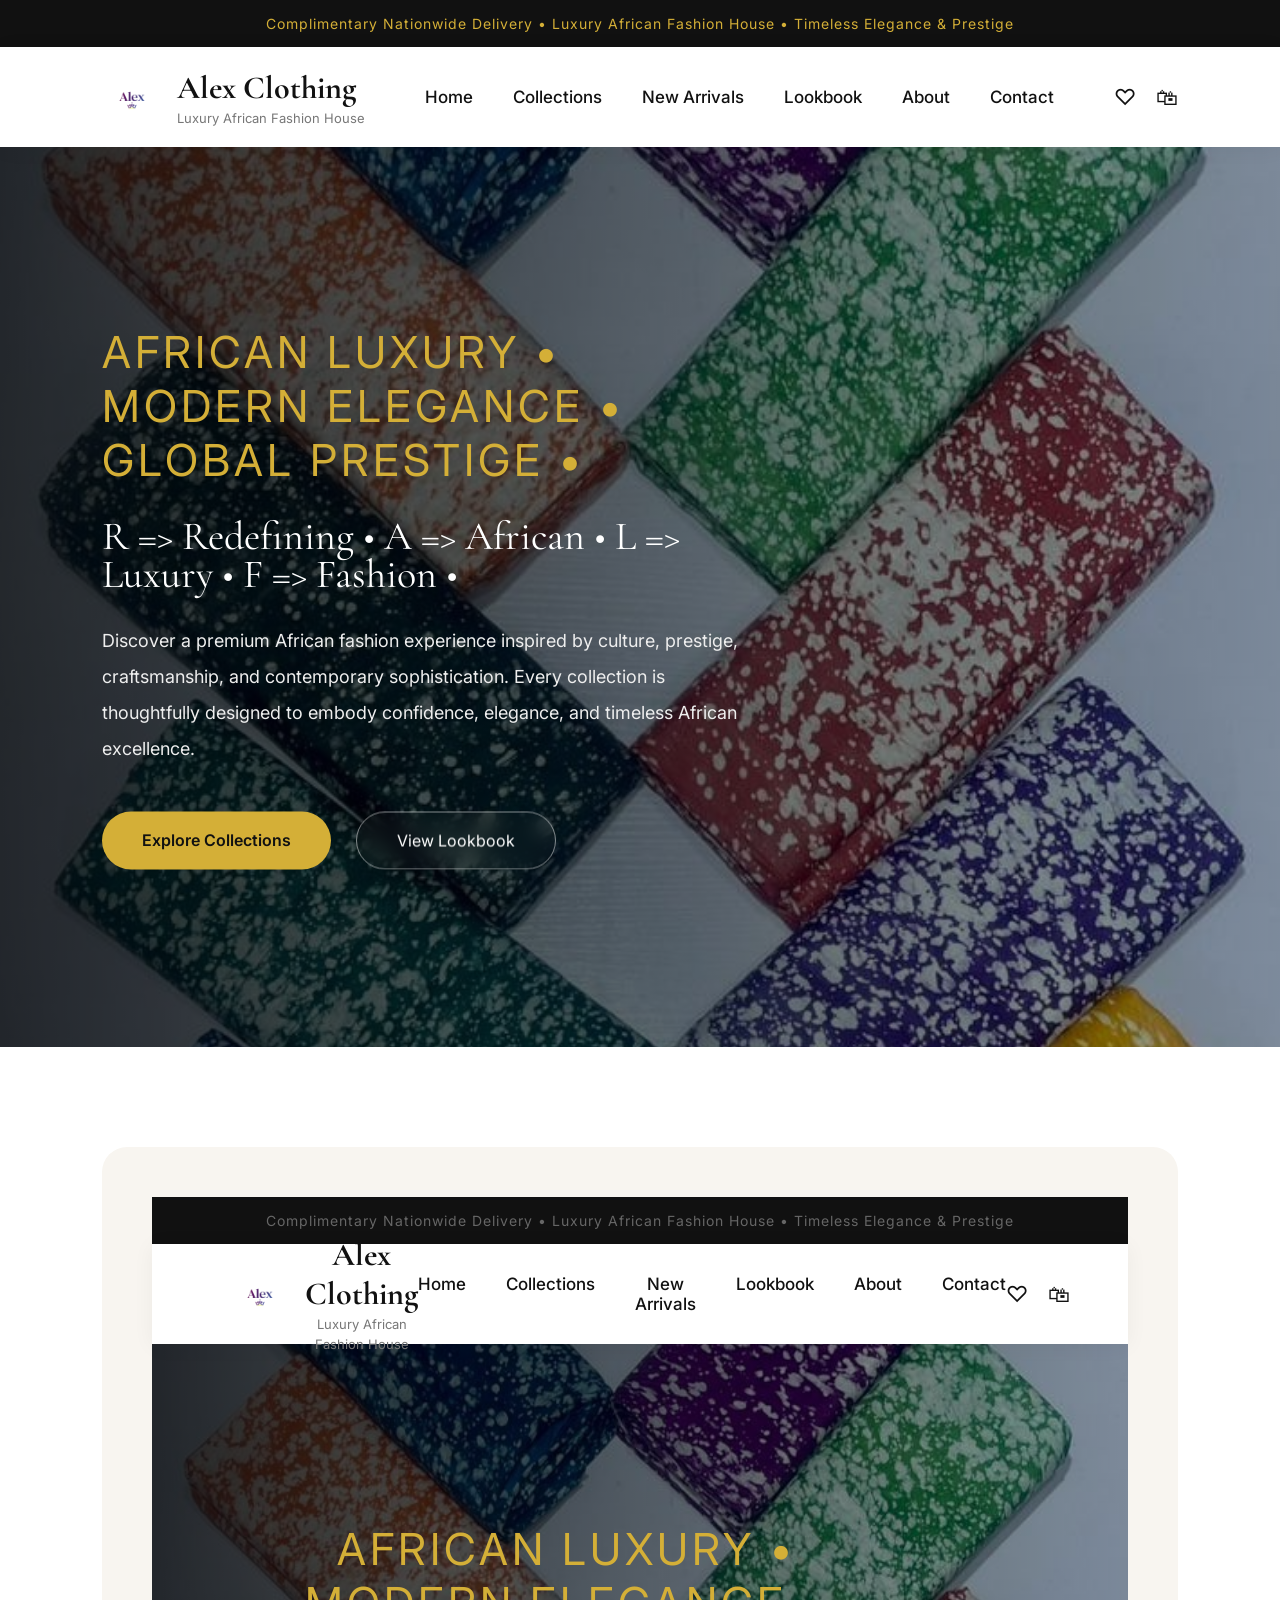
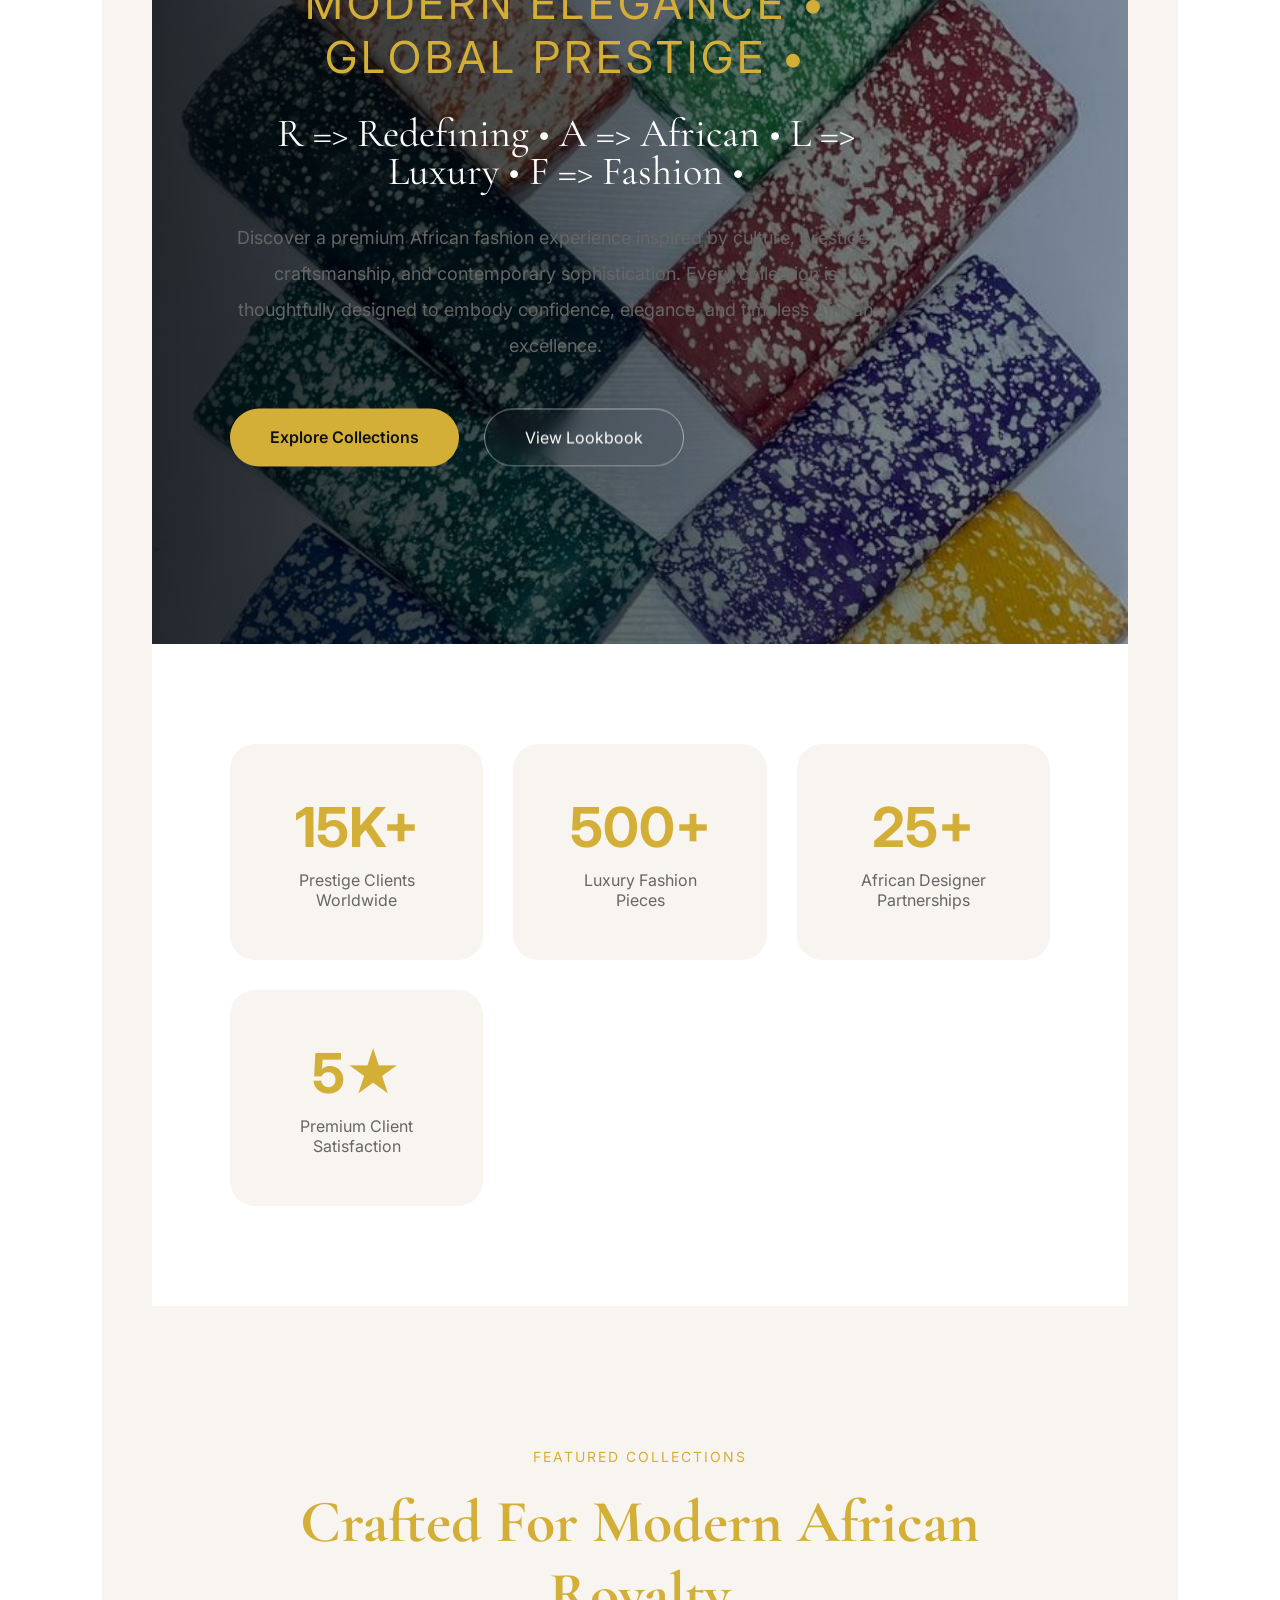
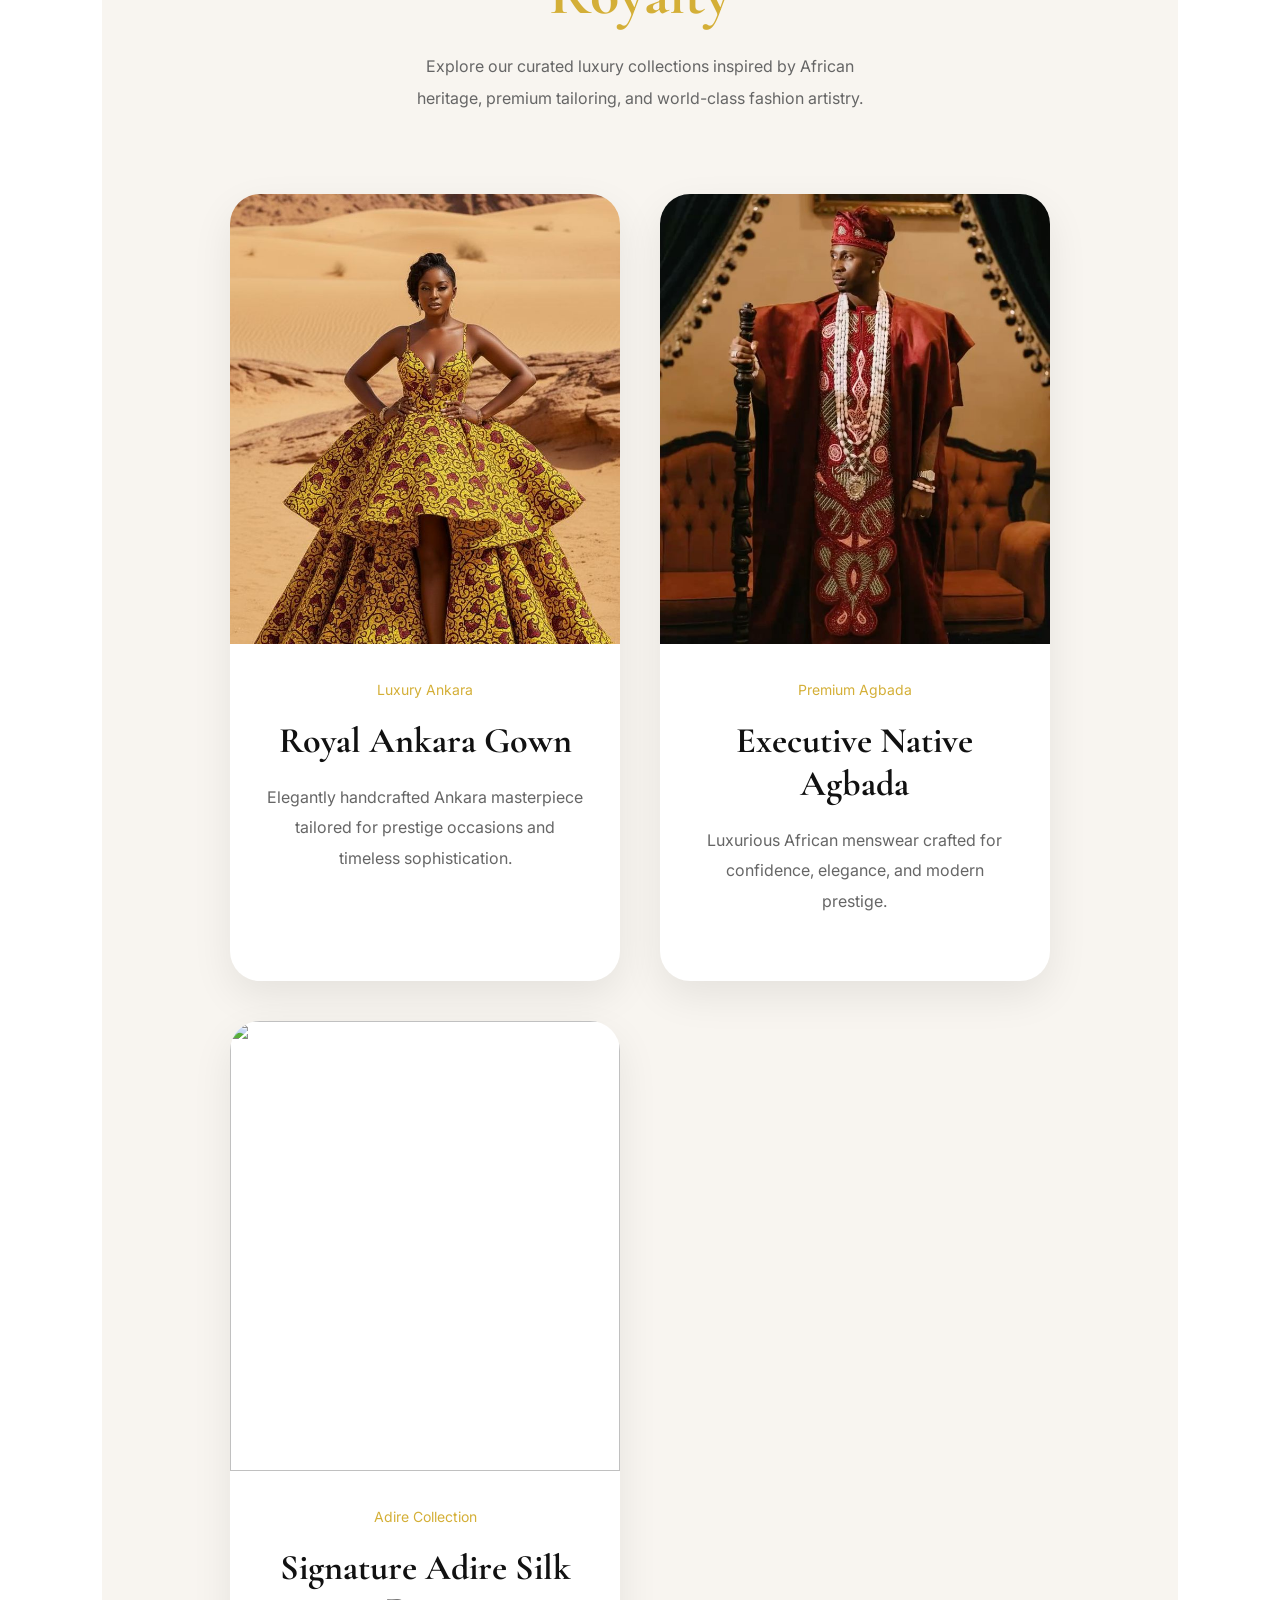
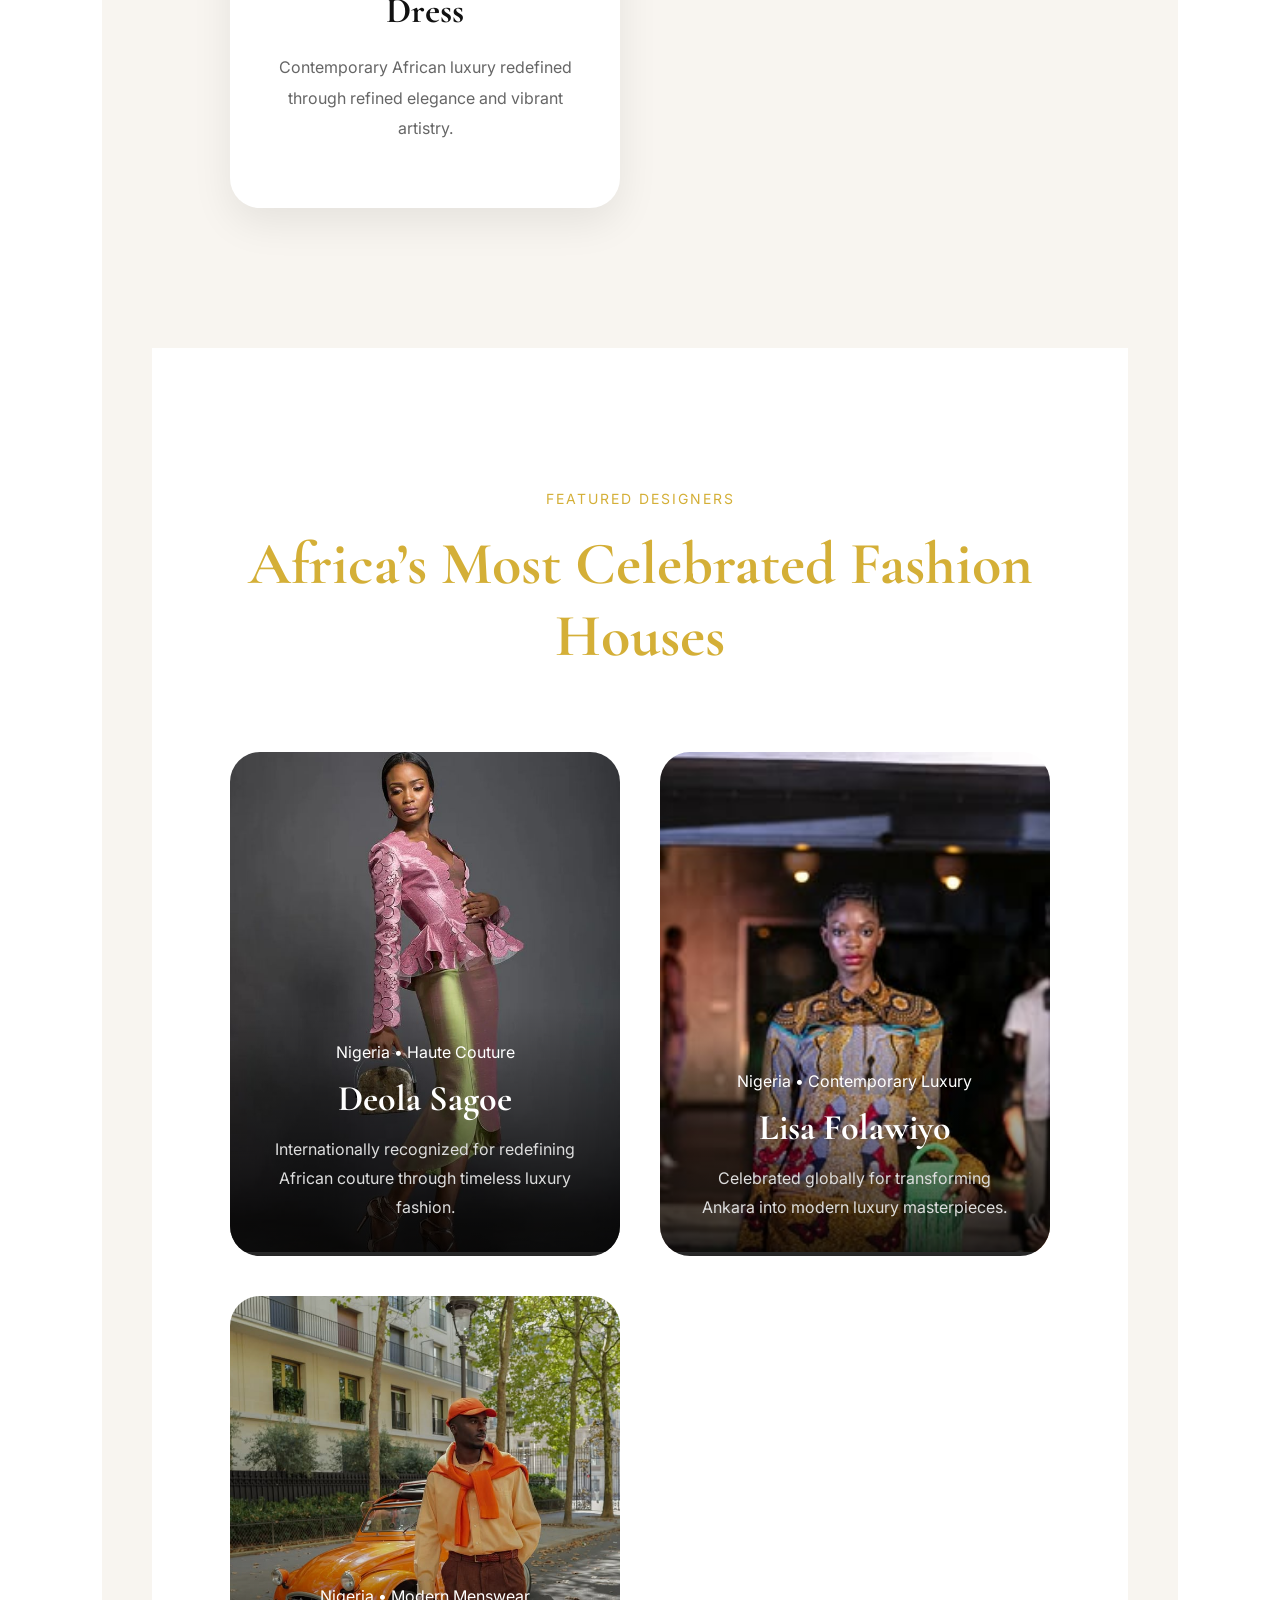
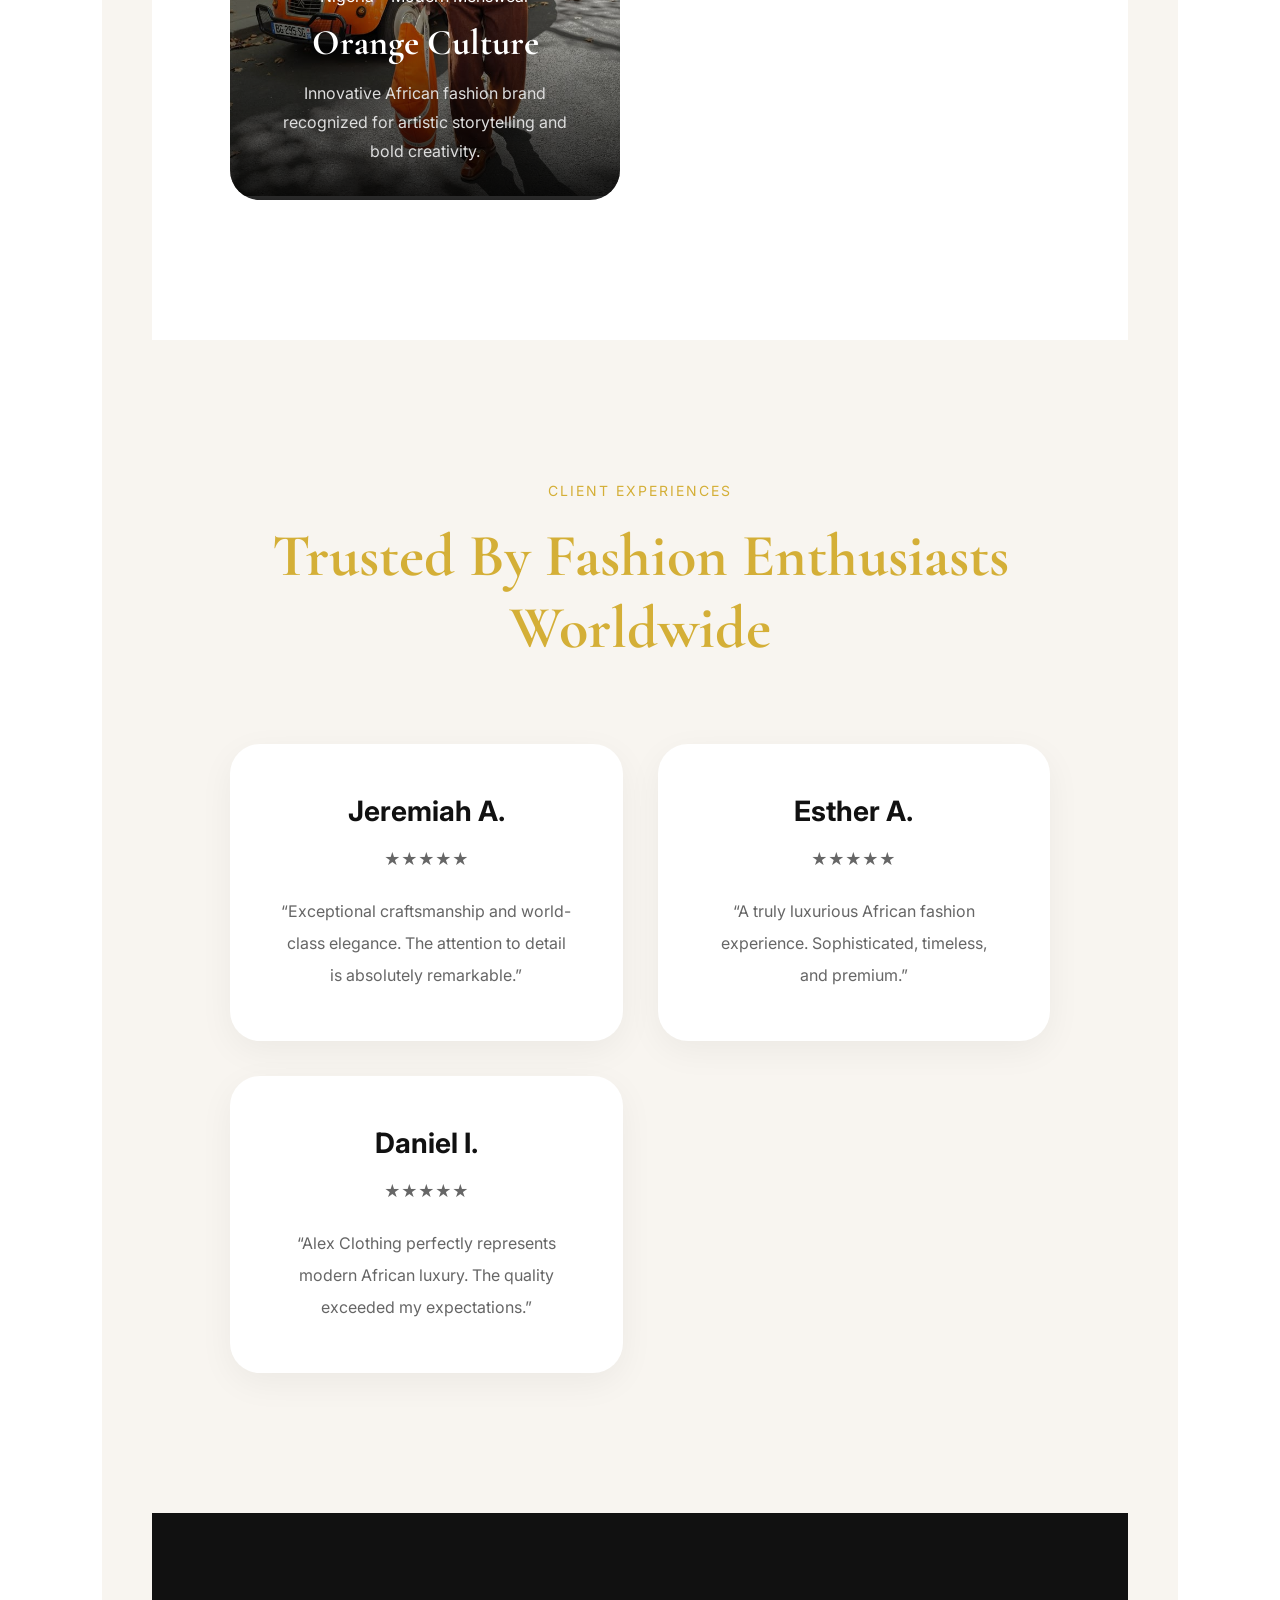
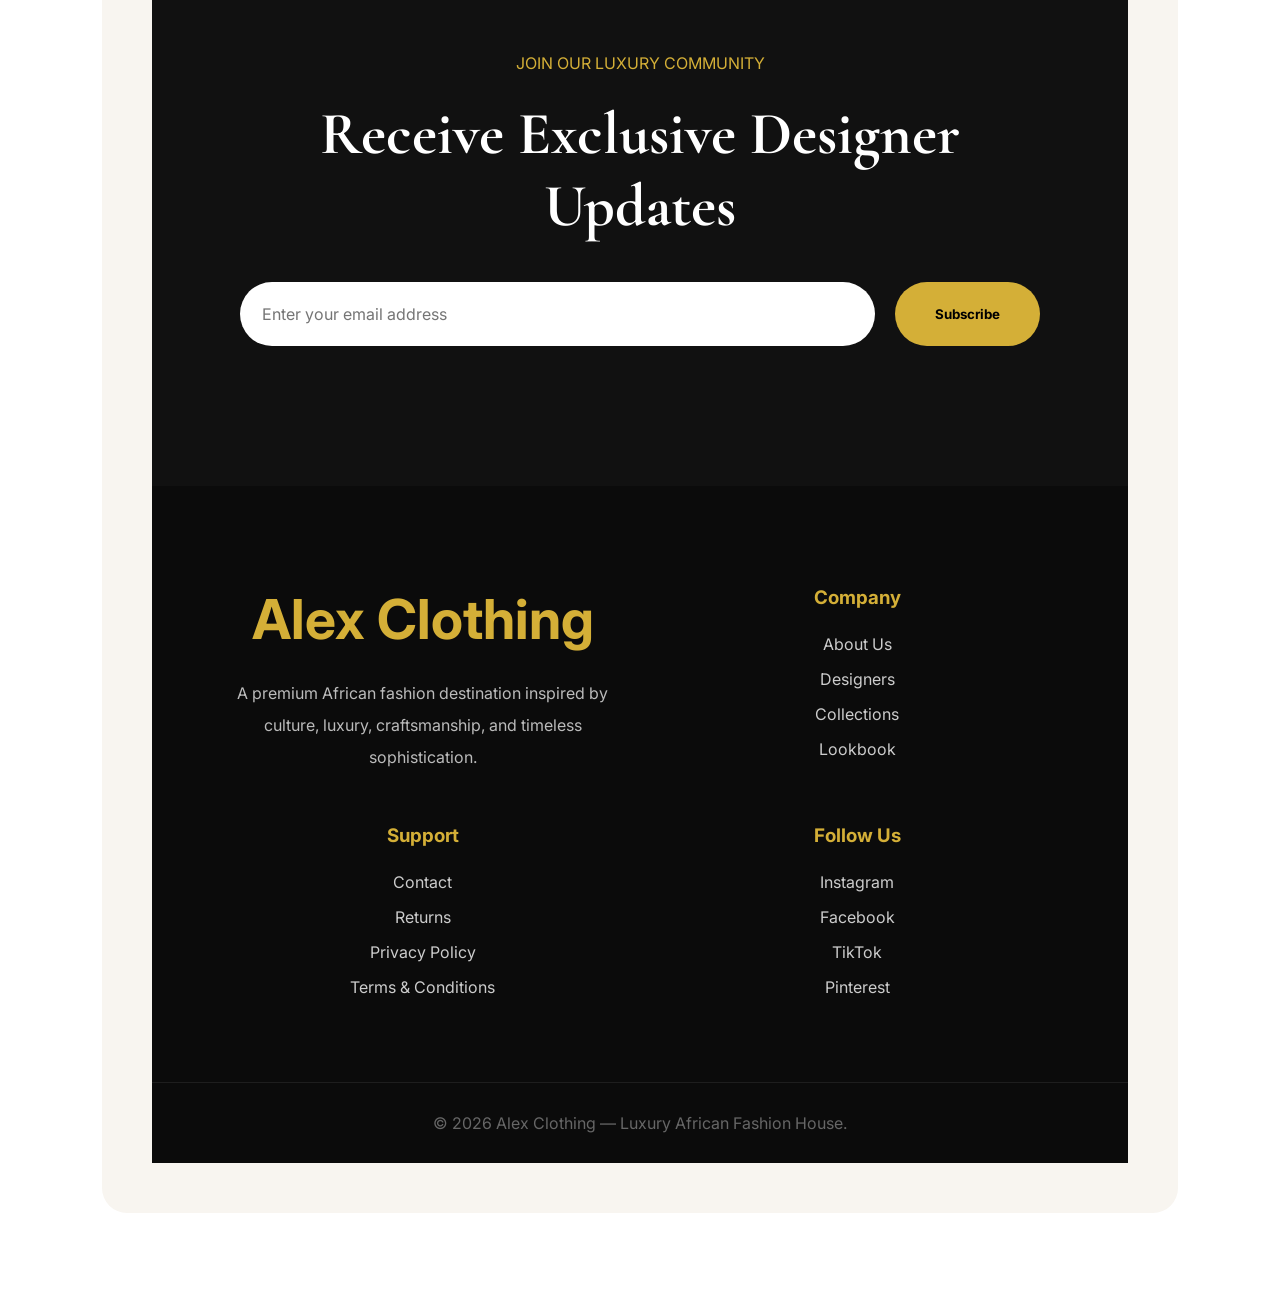
==== index.html @ 50018dca "Update index.html" ====
<!DOCTYPE html>
<html lang="en">
<head>
    <meta charset="UTF-8">
    <meta name="viewport" content="width=device-width, initial-scale=1.0">
    <title>Alex Clothing | Luxury African Fashion House</title>
    <link rel="stylesheet" href="index.css">

</head>

<body>


    <!-- ========================= -->
    <!-- TOP LUXURY BAR -->
    <!-- ========================= -->

    <section class="top-bar">
 
        <p>
            Complimentary Nationwide Delivery • Luxury African Fashion House • Timeless Elegance & Prestige
        </p>

    </section>



    <!-- ========================= -->
    <!-- NAVBAR -->
    <!-- ========================= -->

    <header class="header">

        <div class="logo">

            <img src="picture/screen.png" alt="Alex Clothing Logo">

            <div>

                <h1>Alex Clothing</h1>

                <span>Luxury African Fashion House</span>

            </div>

        </div>


        <nav class="navbar">

            <a href="index.html">Home</a>

            <a href="collections.html">Collections</a>

            <a href="arrivals.html">New Arrivals</a>

            <a href="lookbook.html">Lookbook</a>

            <a href="about.html">About</a>

            <a href="contact.html">Contact</a>

        </nav>


        <div class="nav-icons">

            <a href="wishlist.html">♡</a>

            <a href="cart.html">🛍</a>

        </div>

    </header>



    <!-- ========================= -->
    <!-- CINEMATIC HERO -->
    <!-- ========================= -->

    <section class="hero">

        <!-- IMAGE SLIDER -->

        <div class="hero-slider">

            <div class="slide active">
                <img src="picture/material1.jpg" alt="">
            </div>

            <div class="slide">
                <img src="picture/material2.jpg" alt="">
            </div>

            <div class="slide">
                <img src="picture/material3.jpg" alt="">
            </div>

        </div>

        

        <!-- OVERLAY -->

        <div class="overlay"></div>


        <!-- HERO CONTENT -->

        <div class="hero-content">

            <span class="hero-small-text">
                AFRICAN LUXURY • MODERN ELEGANCE • GLOBAL PRESTIGE •
            </span>

            <h3>
                R =>  Redefining  •
                A => African •
                L => Luxury •
                F => Fashion •
            </h3>

            <p>
                Discover a premium African fashion experience inspired by
                culture, prestige, craftsmanship, and contemporary sophistication.

                Every collection is thoughtfully designed to embody confidence,
                elegance, and timeless African excellence.
            </p>


            <div class="hero-buttons">

                <a href="collections.html" class="primary-btn">
                    Explore Collections
                </a>

                <a href="lookbook.html" class="secondary-btn">
                    View Lookbook
                </a>

            </div>

        </div>

    </section>



    <!-- ========================= -->
    <!-- LUXURY STATS -->
    <!-- ========================= -->

    <section class="stats-section">

        <div class="stat-box">



    <title>Alex Clothing | Luxury African Fashion House</title>

    <!-- GOOGLE FONTS -->

    <link rel="preconnect" href="https://fonts.googleapis.com">

    <link rel="preconnect" href="https://fonts.gstatic.com" crossorigin>

    <link href="https://fonts.googleapis.com/css2?family=Cormorant+Garamond:wght@400;500;600;700&family=Inter:wght@300;400;500;600;700&display=swap" rel="stylesheet">


</head>

<body>


    <!-- ========================= -->
    <!-- TOP LUXURY BAR -->
    <!-- ========================= -->

    <section class="top-bar">
 
        <p>
            Complimentary Nationwide Delivery • Luxury African Fashion House • Timeless Elegance & Prestige
        </p>

    </section>



    <!-- ========================= -->
    <!-- NAVBAR -->
    <!-- ========================= -->

    <header class="header">

        <div class="logo">

            <img src="picture/screen.png" alt="Alex Clothing Logo">

            <div>

                <h1>Alex Clothing</h1>

                <span>Luxury African Fashion House</span>

            </div>

        </div>


        <nav class="navbar">

            <a href="project.html">Home</a>

            <a href="collections.html">Collections</a>

            <a href="arrivals.html">New Arrivals</a>

            <a href="lookbook.html">Lookbook</a>

            <a href="about.html">About</a>

            <a href="contact.html">Contact</a>

        </nav>


        <div class="nav-icons">

            <a href="wishlist.html">♡</a>

            <a href="cart.html">🛍</a>

        </div>

    </header>



    <!-- ========================= -->
    <!-- CINEMATIC HERO -->
    <!-- ========================= -->

    <section class="hero">

        <!-- IMAGE SLIDER -->

        <div class="hero-slider">

            <div class="slide active">
                <img src="picture/material1.jpg" alt="">
            </div>

            <div class="slide">
                <img src="picture/material2.jpg" alt="">
            </div>

            <div class="slide">
                <img src="picture/material3.jpg" alt="">
            </div>

        </div>

        

        <!-- OVERLAY -->

        <div class="overlay"></div>


        <!-- HERO CONTENT -->

        <div class="hero-content">

            <span class="hero-small-text">
                AFRICAN LUXURY • MODERN ELEGANCE • GLOBAL PRESTIGE •
            </span>

            <h3>
                R =>  Redefining  •
                A => African •
                L => Luxury •
                F => Fashion •
            </h3>

            <p>
                Discover a premium African fashion experience inspired by
                culture, prestige, craftsmanship, and contemporary sophistication.

                Every collection is thoughtfully designed to embody confidence,
                elegance, and timeless African excellence.
            </p>


            <div class="hero-buttons">

                <a href="collections.html" class="primary-btn">
                    Explore Collections
                </a>

                <a href="lookbook.html" class="secondary-btn">
                    View Lookbook
                </a>

            </div>

        </div>

    </section>



    <!-- ========================= -->
    <!-- LUXURY STATS -->
    <!-- ========================= -->

    <section class="stats-section">

        <div class="stat-box">

            <h2>15K+</h2>

            <p>Prestige Clients Worldwide</p>

        </div>


        <div class="stat-box">

            <h2>500+</h2>

            <p>Luxury Fashion Pieces</p>

        </div>


        <div class="stat-box">

            <h2>25+</h2>

            <p>African Designer Partnerships</p>

        </div>


        <div class="stat-box">

            <h2>5★</h2>

            <p>Premium Client Satisfaction</p>

        </div>

    </section>



    <!-- ========================= -->
    <!-- FEATURED COLLECTION -->
    <!-- ========================= -->

    <section class="collections-section">

        <div class="section-title">

            <span>FEATURED COLLECTIONS</span>

            <h2>
                Crafted For Modern African Royalty
            </h2>

            <p>
                Explore our curated luxury collections inspired by
                African heritage, premium tailoring, and world-class fashion artistry.
            </p>

        </div>



        <div class="products-grid">


            <!-- PRODUCT -->

            <div class="product-card">

                <div class="product-image">

                    <img src="picture/gown.jpg" alt="">

                </div>

                <div class="product-content">

                    <span>Luxury Ankara</span>

                    <h3>Royal Ankara Gown</h3>

                    <p>
                        Elegantly handcrafted Ankara masterpiece
                        tailored for prestige occasions and timeless sophistication.
                    </p>

                    <div class="product-bottom">

                        <a href="product1.html">
                        
                        </a>

                    </div>

                </div>

            </div>



            <!-- PRODUCT -->

            <div class="product-card">

                <div class="product-image">

                    <img src="picture/agbada.jpg" alt="">

                </div>

                <div class="product-content">

                    <span>Premium Agbada</span>

                    <h3>Executive Native Agbada</h3>

                    <p>
                        Luxurious African menswear crafted
                        for confidence, elegance, and modern prestige.
                    </p>

                    <div class="product-bottom">


            
                    </div>

                </div>

            </div>



            <!-- PRODUCT -->

            <div class="product-card">

                <div class="product-image">

                    <img src="picture/adire  silk.jpg" alt="">

                </div>

                <div class="product-content">

                    <span>Adire Collection</span>

                    <h3>Signature Adire Silk Dress</h3>

                    <p>
                        Contemporary African luxury redefined
                        through refined elegance and vibrant artistry.
                    </p>

                    <div class="product-bottom">
                    </div>

                </div>

            </div>

        </div>

    </section>



    <!-- ========================= -->
    <!-- DESIGNER SECTION -->
    <!-- ========================= -->

    <section class="designer-section">

        <div class="section-title">

            <span>FEATURED DESIGNERS</span>

            <h2>
                Africa’s Most Celebrated Fashion Houses
            </h2>

        </div>


        <div class="designer-grid">


            <div class="designer-card">

                <img src="picture/If You Are a Sophisticated African Woman, You Will Most Certainly Love Deola Sagoe's Latest Collection - African Vibes.jpg" alt="">

                <div class="designer-content">

                    <span>Nigeria • Haute Couture</span>

                    <h3>Deola Sagoe</h3>

                    <p>
                        Internationally recognized for redefining
                        African couture through timeless luxury fashion.
                    </p>

                </div>

            </div>



            <div class="designer-card">

                <img src="picture/Lisa Folawiyo Studio’s “COLL 1 2023” Fashion Show___.jpg" alt="">

                <div class="designer-content">

                    <span>Nigeria • Contemporary Luxury</span>

                    <h3>Lisa Folawiyo</h3>

                    <p>
                        Celebrated globally for transforming Ankara
                        into modern luxury masterpieces.
                    </p>

                </div>

            </div>



            <div class="designer-card">

                <img src="picture/𝐸𝐶𝐿𝐴𝐼𝑅𝐷𝐸𝑀𝐴𝑈𝑋.jpg" alt="">

                <div class="designer-content">

                    <span>Nigeria • Modern Menswear</span>

                    <h3>Orange Culture</h3>

                    <p>
                        Innovative African fashion brand recognized
                        for artistic storytelling and bold creativity.
                    </p>

                </div>

            </div>

        </div>

    </section>



    <!-- ========================= -->
    <!-- TESTIMONIALS -->
    <!-- ========================= -->

    <section class="testimonial-section">

        <div class="section-title">

            <span>CLIENT EXPERIENCES</span>

            <h2>
                Trusted By Fashion Enthusiasts Worldwide
            </h2>

        </div>


        <div class="testimonial-grid">


            <div class="testimonial-card">

                <h3>Jeremiah A.</h3>

                <p class="stars">★★★★★</p>

                <p>
                    “Exceptional craftsmanship and world-class elegance.
                    The attention to detail is absolutely remarkable.”
                </p>

            </div>



            <div class="testimonial-card">

                <h3>Esther A.</h3>

                <p class="stars">★★★★★</p>

                <p>
                    “A truly luxurious African fashion experience.
                    Sophisticated, timeless, and premium.”
                </p>

            </div>



            <div class="testimonial-card">

                <h3>Daniel I.</h3>

                <p class="stars">★★★★★</p>

                <p>
                    “Alex Clothing perfectly represents modern African luxury.
                    The quality exceeded my expectations.”
                </p>

            </div>

        </div>

    </section>



    <!-- ========================= -->
    <!-- NEWSLETTER -->
    <!-- ========================= -->

    <section class="newsletter">

        <div class="newsletter-content">

            <span>JOIN OUR LUXURY COMMUNITY</span>

            <h2>
                Receive Exclusive Designer Updates
            </h2>

            <form>

                <input type="email" placeholder="Enter your email address">

                <button>
                    Subscribe
                </button>

            </form>

        </div>

    </section>



    <!-- ========================= -->
    <!-- FOOTER -->
    <!-- ========================= -->

    <footer class="footer">

        <div class="footer-grid">


            <div>

                <h2>Alex Clothing</h2>

                <p>
                    A premium African fashion destination inspired by
                    culture, luxury, craftsmanship, and timeless sophistication.
                </p>

            </div>



            <div>

                <h3>Company</h3>

                <a href="about.html">About Us</a>

                <a href="designers.html">Designers</a>

                <a href="collection.html">Collections</a>

                <a href="lookbook.html">Lookbook</a>

            </div>



            <div>

                <h3>Support</h3>

                <a href="contact.html">Contact</a>

                <a href="#">Returns</a>

                <a href="#">Privacy Policy</a>

                <a href="#">Terms & Conditions</a>

            </div>



            <div>

                <h3>Follow Us</h3>

                <a href="https://www.instagram.com/alexii01_dan">Instagram</a>

                <a href="https://web.facebook.com/daniel.ibebuike.2025">Facebook</a>

                <a href="https://www.tiktok.com/@joegalvinsclothing/video/7626386239196794132?is_from_webapp=1&sender_device=pc">TikTok</a>

                <a href="https://www.pinterest.com/">Pinterest</a>

            </div>

        </div>
 

        <div class="footer-bottom">

            <p>
                © 2026 Alex Clothing — Luxury African Fashion House.
            </p>

        </div>

    </footer>



    <!-- ========================= -->
    <!-- HERO SLIDER SCRIPT -->
    <!-- ========================= -->

    <script>

        const slides = document.querySelectorAll('.slide');

        let currentSlide = 0;

        function changeSlide() {

            slides[currentSlide].classList.remove('active');

            currentSlide = (currentSlide + 1) % slides.length;

            slides[currentSlide].classList.add('active');

        }

        setInterval(changeSlide, 5000);

        

    </script>


</body>

</html>
---- index.css ----
@import url('https://fonts.googleapis.com/css2?family=Cormorant+Garamond:wght@400;500;600;700&family=Inter:wght@300;400;500;600;700&display=swap');

*{
    margin:0;
    padding:0;
    box-sizing:border-box;
    text-decoration:none;
    font-family:'Inter',sans-serif;
}

body{
    background:#f8f5f0;
    overflow-x:hidden;
    color:#111;
}

/* ========================= */
/* TOP BAR */
/* ========================= */

.top-bar{
    background:#111;
    color:#d4af37;
    text-align:center;
    padding:15px;
    font-size:14px;
    letter-spacing:1px;
}

/* ========================= */
/* HEADER */
/* ========================= */

.header{
    width:100%;
    height:100px;
    padding:0 8%;
    display:flex;
    justify-content:space-between;
    align-items:center;
    background:white;
    position:sticky;
    top:0;
    z-index:1000;
    box-shadow:0 2px 20px rgba(0,0,0,0.05);
}

.logo{
    display:flex;
    align-items:center;
    gap:15px;
}

.logo img{
    width:60px;
}

.logo h1{
    font-size:32px;
    font-family:'Cormorant Garamond',serif;
}

.logo span{
    color:#777;
    font-size:13px;
}

.navbar{
    display:flex;
    gap:40px;
}

.navbar a{
    color:#111;
    font-size:17px;
    font-weight:500;
    transition:0.3s;
    text-decoration:none;
}

.navbar a:hover{
    color:#d4af37;
}

.nav-icons{
    display:flex;
    gap:20px;
}

.nav-icons a{
    color:#111;
    font-size:22px;
}

/* ========================= */
/* HERO */
/* ========================= */

.hero{
    width:100%;
    height:100vh;
    position:relative;
    overflow:hidden;
}

.hero-slider{
    width:100%;
    height:100%;
    position:absolute;
}

.slide{
    width:100%;
    height:100%;
    position:absolute;
    opacity:0;
    transition:opacity 2s ease-in-out;
}

.slide.active{
    opacity:1;
}

.slide img{
    width:100%;
    height:100%;
    object-fit:cover;
    animation:zoom 12s linear infinite;
}

.overlay{
    width:100%;
    height:100%;
    position:absolute;
    background:
    linear-gradient(to right,
    rgba(0,0,0,0.82),
    rgba(0,0,0,0.35));
    z-index:2;
}

.hero-content{
    width:750px;
    position:relative;
    z-index:5;
    top:50%;
    transform:translateY(-50%);
    padding-left:8%;
    color:white;
}

.hero-small-text{
    color:#d4af37;
    letter-spacing:4px;
    font-size:44px;

}


.hero-content h1{
    font-size:110px;
    line-height:0.95;
    margin:30px 0;
    font-family:'Cormorant Garamond',serif;
    font-weight:700;
}
.hero-content h3{
    font-size:40px;
    line-height:0.95;
    margin:30px 0;
    font-family:'Cormorant Garamond',serif;
    font-weight:400;
}

.hero-content p{
    width:650px;
    line-height:2;
    color:#eee;
    font-size:18px;
    margin-bottom:45px;
}

.hero-buttons{
    display:flex;
    gap:25px;
}

.primary-btn{
    background:#d4af37;
    color:#111;
    padding:18px 40px;
    border-radius:50px;
    font-weight:600;
    transition:0.4s;
}

.primary-btn:hover{
    background:white;
    transform:translateY(-5px);
}

.secondary-btn{
    border:1px solid rgba(255,255,255,0.5);
    color:white;
    padding:18px 40px;
    border-radius:50px;
    backdrop-filter:blur(10px);
}

/* ========================= */
/* STATS */
/* ========================= */

.stats-section{
    padding:100px 8%;
    display:grid;
    grid-template-columns:repeat(auto-fit,minmax(250px,1fr));
    gap:30px;
    background:white;
}

.stat-box{
    background:#f8f5f0;
    padding:50px;
    text-align:center;
    border-radius:25px;
}

.stat-box h2{
    font-size:55px;
    color:#d4af37;
    margin-bottom:10px;
}

.stat-box p{
    color:#666;
}

/* ========================= */
/* GENERAL SECTION TITLE */
/* ========================= */

.section-title{
    text-align:center;
    margin-bottom:80px;
}

.section-title span{
    color:#d4af37;
    letter-spacing:2px;
    font-size:14px;
}

.section-title h2{
    font-size:60px;
    font-family:'Cormorant Garamond',serif;
    margin:20px 0;
}

.section-title p{
    width:60%;
    margin:auto;
    line-height:2;
    color:#666;
}

/* ========================= */
/* COLLECTIONS */
/* ========================= */

.collections-section{
    padding:140px 8%;
}

.products-grid{
    display:grid;
    grid-template-columns:repeat(auto-fit,minmax(350px,1fr));
    gap:40px;
}

.product-card{
    background:white;
    border-radius:30px;
    overflow:hidden;
    box-shadow:0 15px 40px rgba(0,0,0,0.08);
    transition:0.4s;
}

.product-card:hover{
    transform:translateY(-15px);
}

.product-image{
    height:450px;
    overflow:hidden;
}

.product-image img{
    width:100%;
    height:100%;
    object-fit:cover;
    transition:0.5s;
}

.product-card:hover img{
    transform:scale(1.08);
}

.product-content{
    padding:35px;
}

.product-content span{
    color:#d4af37;
    font-size:14px;
}

.product-content h3{
    font-size:36px;
    margin:20px 0;
    font-family:'Cormorant Garamond',serif;
}

.product-content p{
    color:#666;
    line-height:1.9;
    margin-bottom:30px;
}


/* ========================= */
/* DESIGNERS */
/* ========================= */

.designer-section{
    padding:140px 8%;
    background:white;
}

.designer-grid{
    display:grid;
    grid-template-columns:repeat(auto-fit,minmax(350px,1fr));
    gap:40px;
}

.designer-card{
    border-radius:30px;
    overflow:hidden;
    position:relative;
}

.designer-card img{
    width:100%;
    height:500px;
    object-fit:cover;
}

.designer-content{
    position:absolute;
    bottom:0;
    width:100%;
    padding:35px;
    background:linear-gradient(to top,rgba(0,0,0,0.85),transparent);
    color:white;
}

.designer-content h3{
    font-size:36px;
    margin:15px 0;
    font-family:'Cormorant Garamond',serif;
}

.designer-content p{
    line-height:1.8;
    color:#ddd;
}

/* ========================= */
/* TESTIMONIALS */
/* ========================= */

.testimonial-section{
    padding:140px 8%;
}

.testimonial-grid{
    display:grid;
    grid-template-columns:repeat(auto-fit,minmax(320px,1fr));
    gap:35px;
}

.testimonial-card{
    background:white;
    padding:50px;
    border-radius:30px;
    box-shadow:0 10px 35px rgba(0,0,0,0.05);
}

.testimonial-card h3{
    font-size:28px;
    margin-bottom:15px;
}

.stars{
    color:#d4af37;
    margin-bottom:20px;
}

.testimonial-card p{
    color:#666;
    line-height:2;
}

/* ========================= */
/* NEWSLETTER */
/* ========================= */

.newsletter{
    padding:140px 8%;
    background:#111;
}

.newsletter-content{
    width:800px;
    margin:auto;
    text-align:center;
}

.newsletter-content span{
    color:#d4af37;
}

.newsletter-content h2{
    font-size:60px;
    color:white;
    margin:25px 0;
    font-family:'Cormorant Garamond',serif;
}

.newsletter form{
    display:flex;
    gap:20px;
    margin-top:40px;
}

.newsletter input{
    flex:1;
    padding:22px;
    border:none;
    border-radius:50px;
    font-size:16px;
}

.newsletter button{
    padding:22px 40px;
    border:none;
    background:#d4af37;
    border-radius:50px;
    font-weight:700;
}

/* ========================= */
/* FOOTER */
/* ========================= */

.footer{
    background:#0b0b0b;
    color:white;
    padding-top:100px;
}

.footer-grid{
    padding:0 8% 70px;
    display:grid;
    grid-template-columns:repeat(auto-fit,minmax(250px,1fr));
    gap:50px;
}

.footer-grid h2,
.footer-grid h3{
    color:#d4af37;
    margin-bottom:25px;
}

.footer-grid p{
    line-height:2;
    color:#bbb;
}

.footer-grid a{
    display:block;
    margin-bottom:15px;
    color:#ccc;
}

.footer-bottom{
    text-align:center;
    padding:30px;
    border-top:1px solid rgba(255,255,255,0.08);
    color:#777;
}

/* ========================= */
/* ANIMATIONS */
/* ========================= */

@keyframes zoom{

    0%{
        transform:scale(1.05);
    }

    100%{
        transform:scale(1.15);
    }

}

/* ========================= */
/* RESPONSIVE */
/* ========================= */

@media(max-width:1000px){

    .hero-content{
        width:100%;
        padding:0 7%;
    }

    .hero-content h1{
        font-size:65px;
    }

    .hero-content p{
        width:100%;
        font-size:16px;
    }

    .hero-buttons{
        flex-direction:column;
        width:250px;
    }

    .section-title h2{
        font-size:42px;
    }

    .section-title p{
        width:100%;
    }

    .newsletter-content{
        width:100%;
    }

    .newsletter form{
        flex-direction:column;
    }

    .navbar{
        display:none;
    }

}
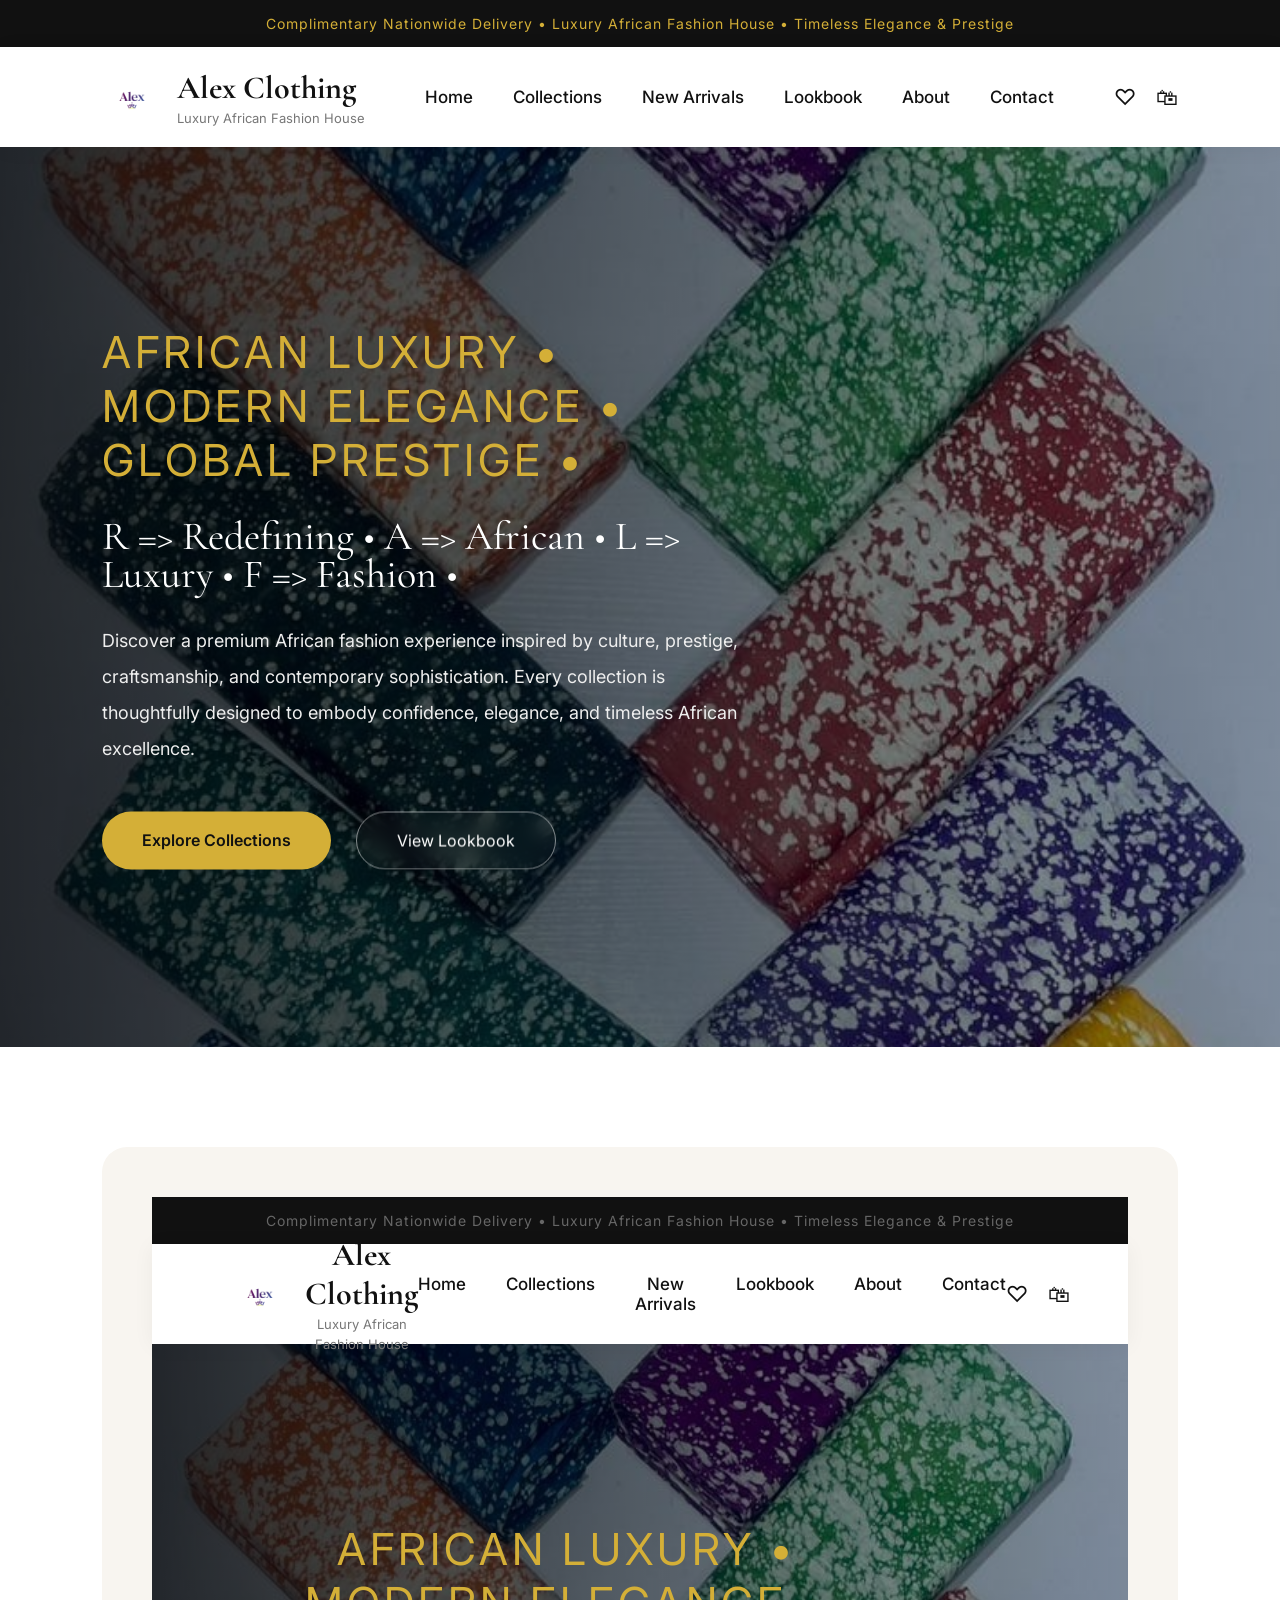
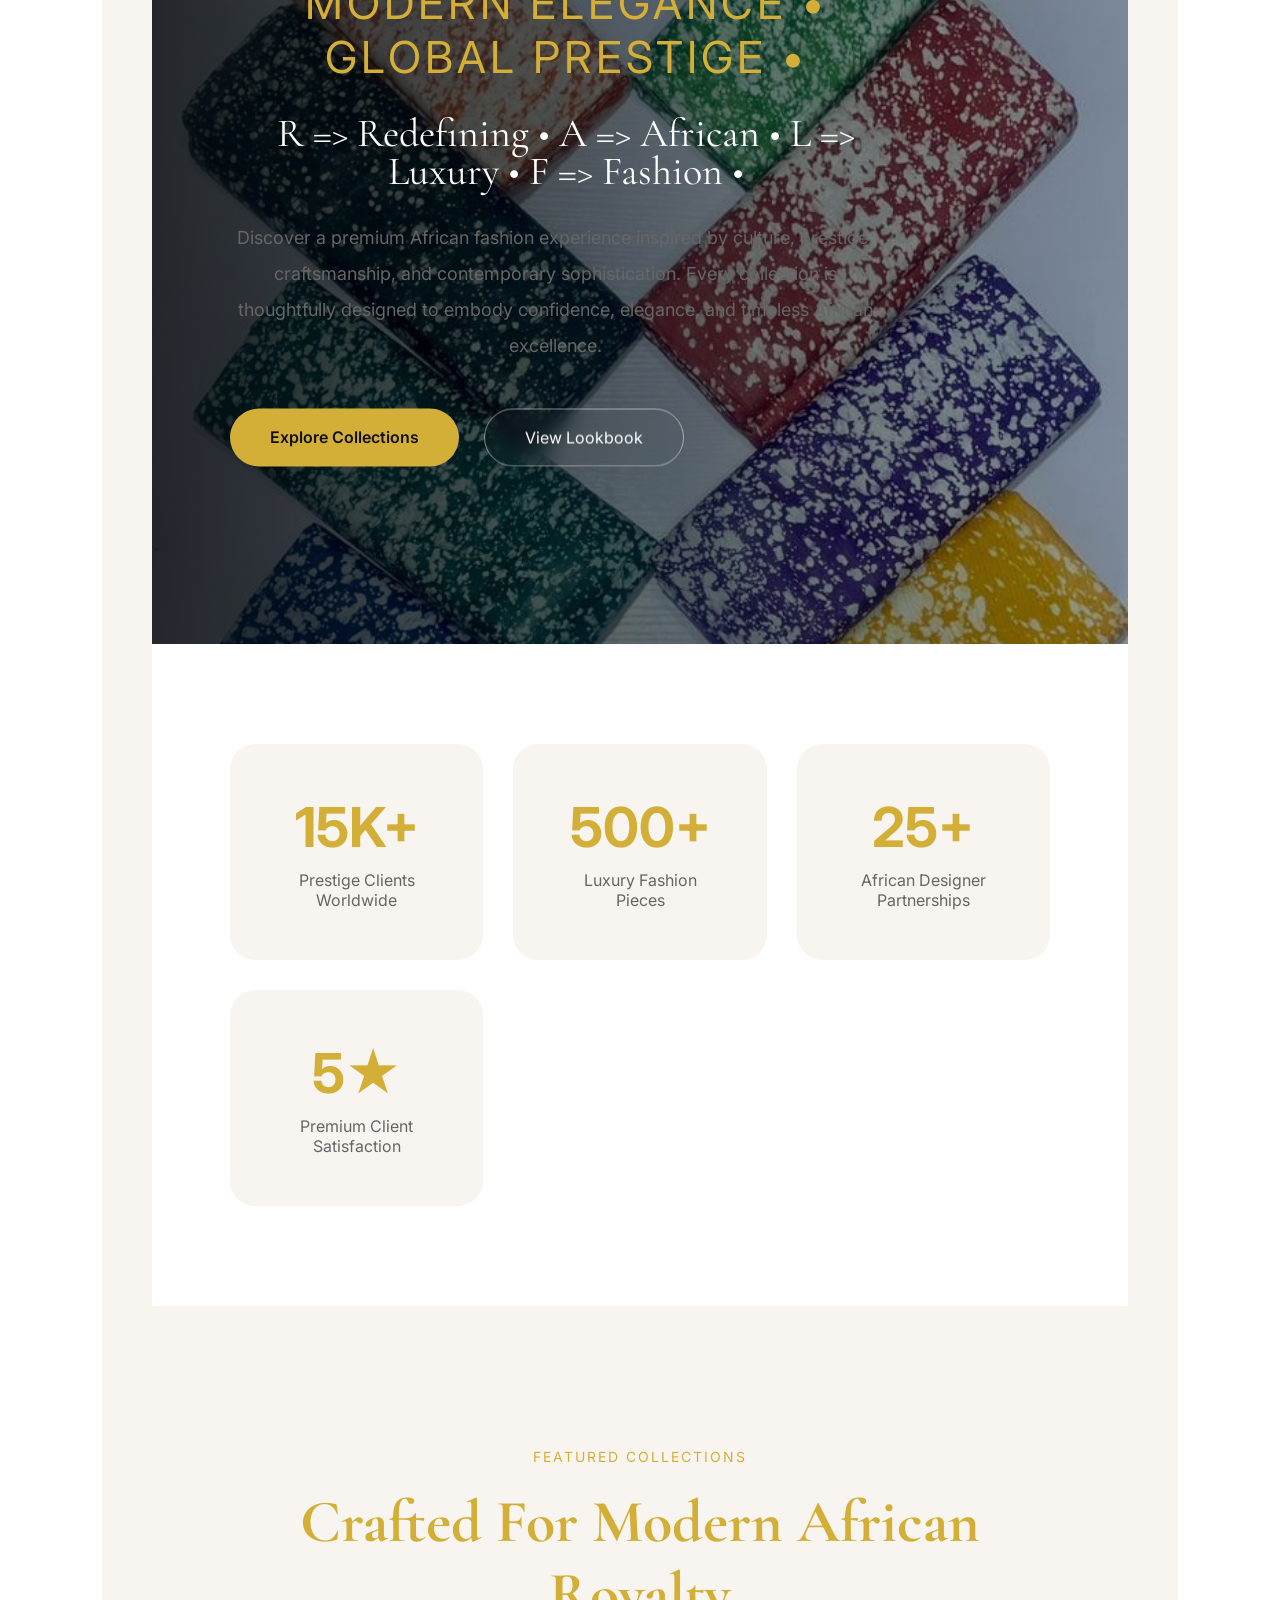
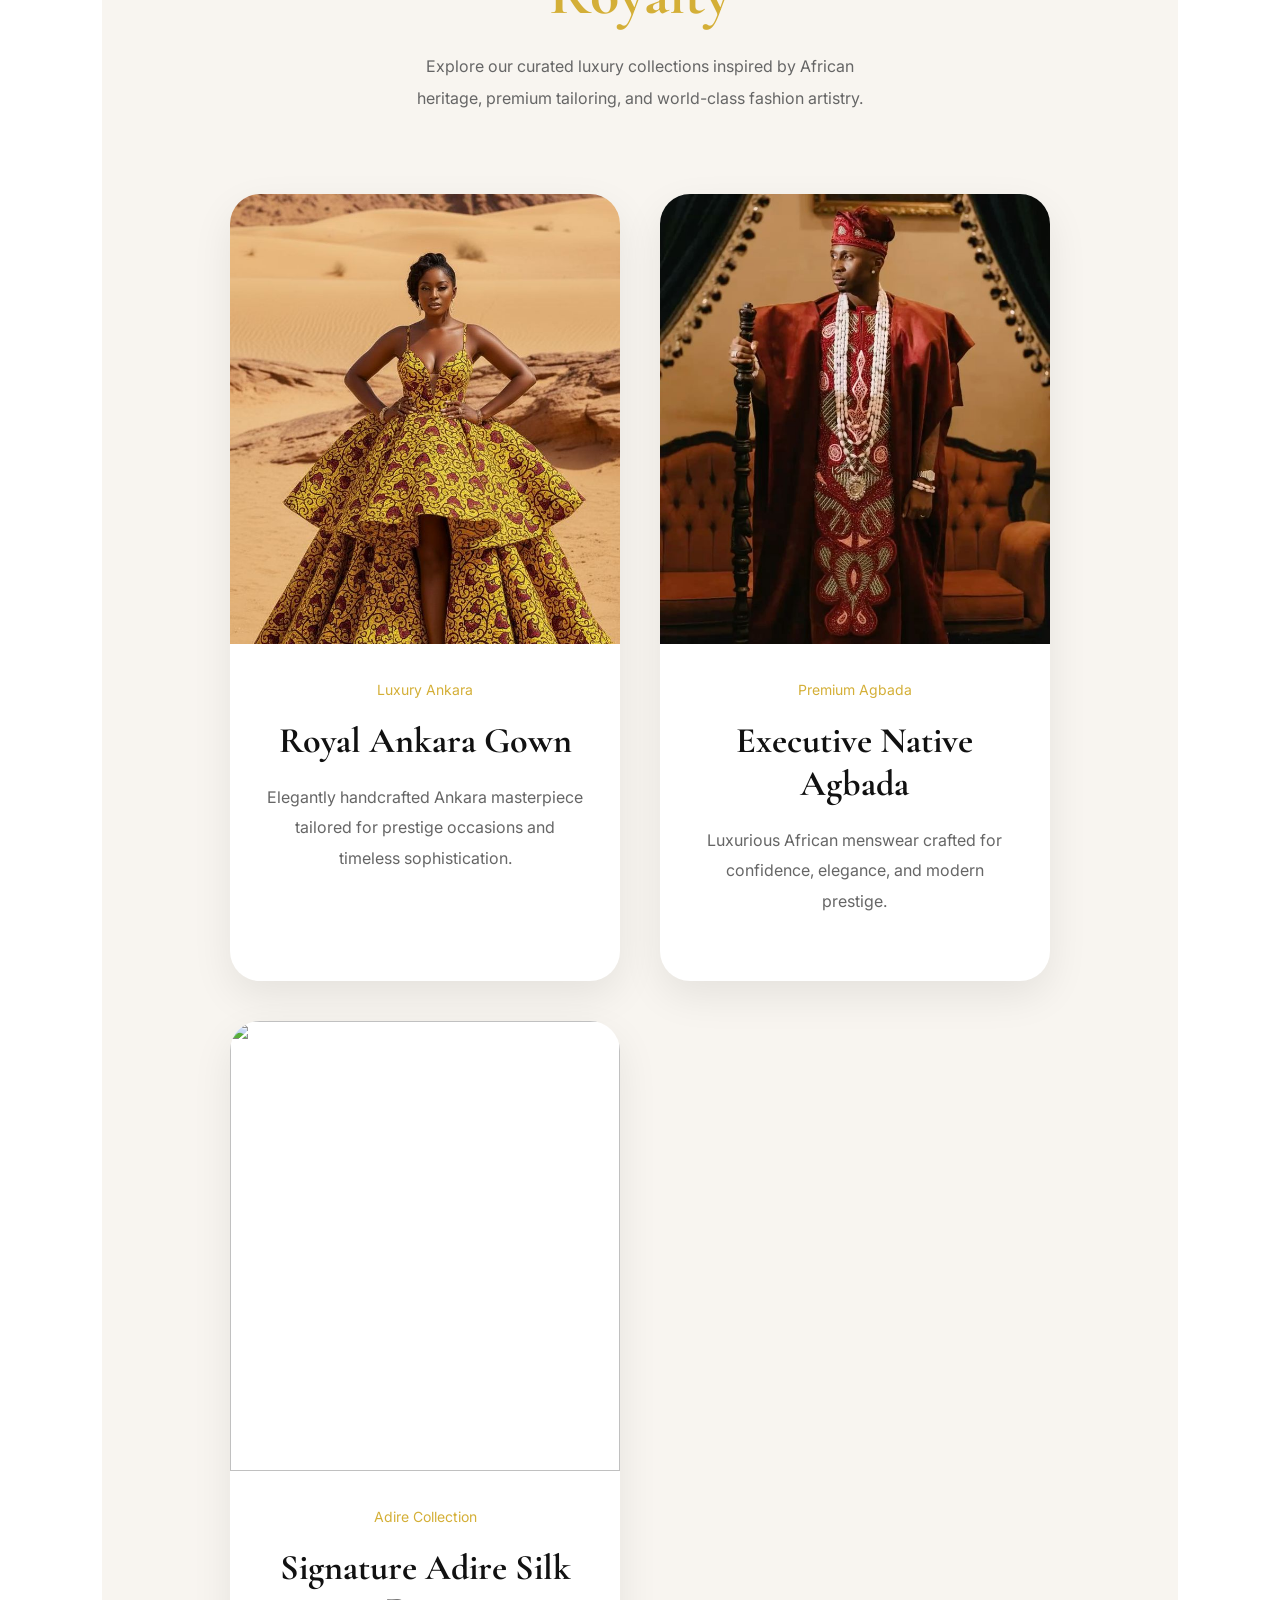
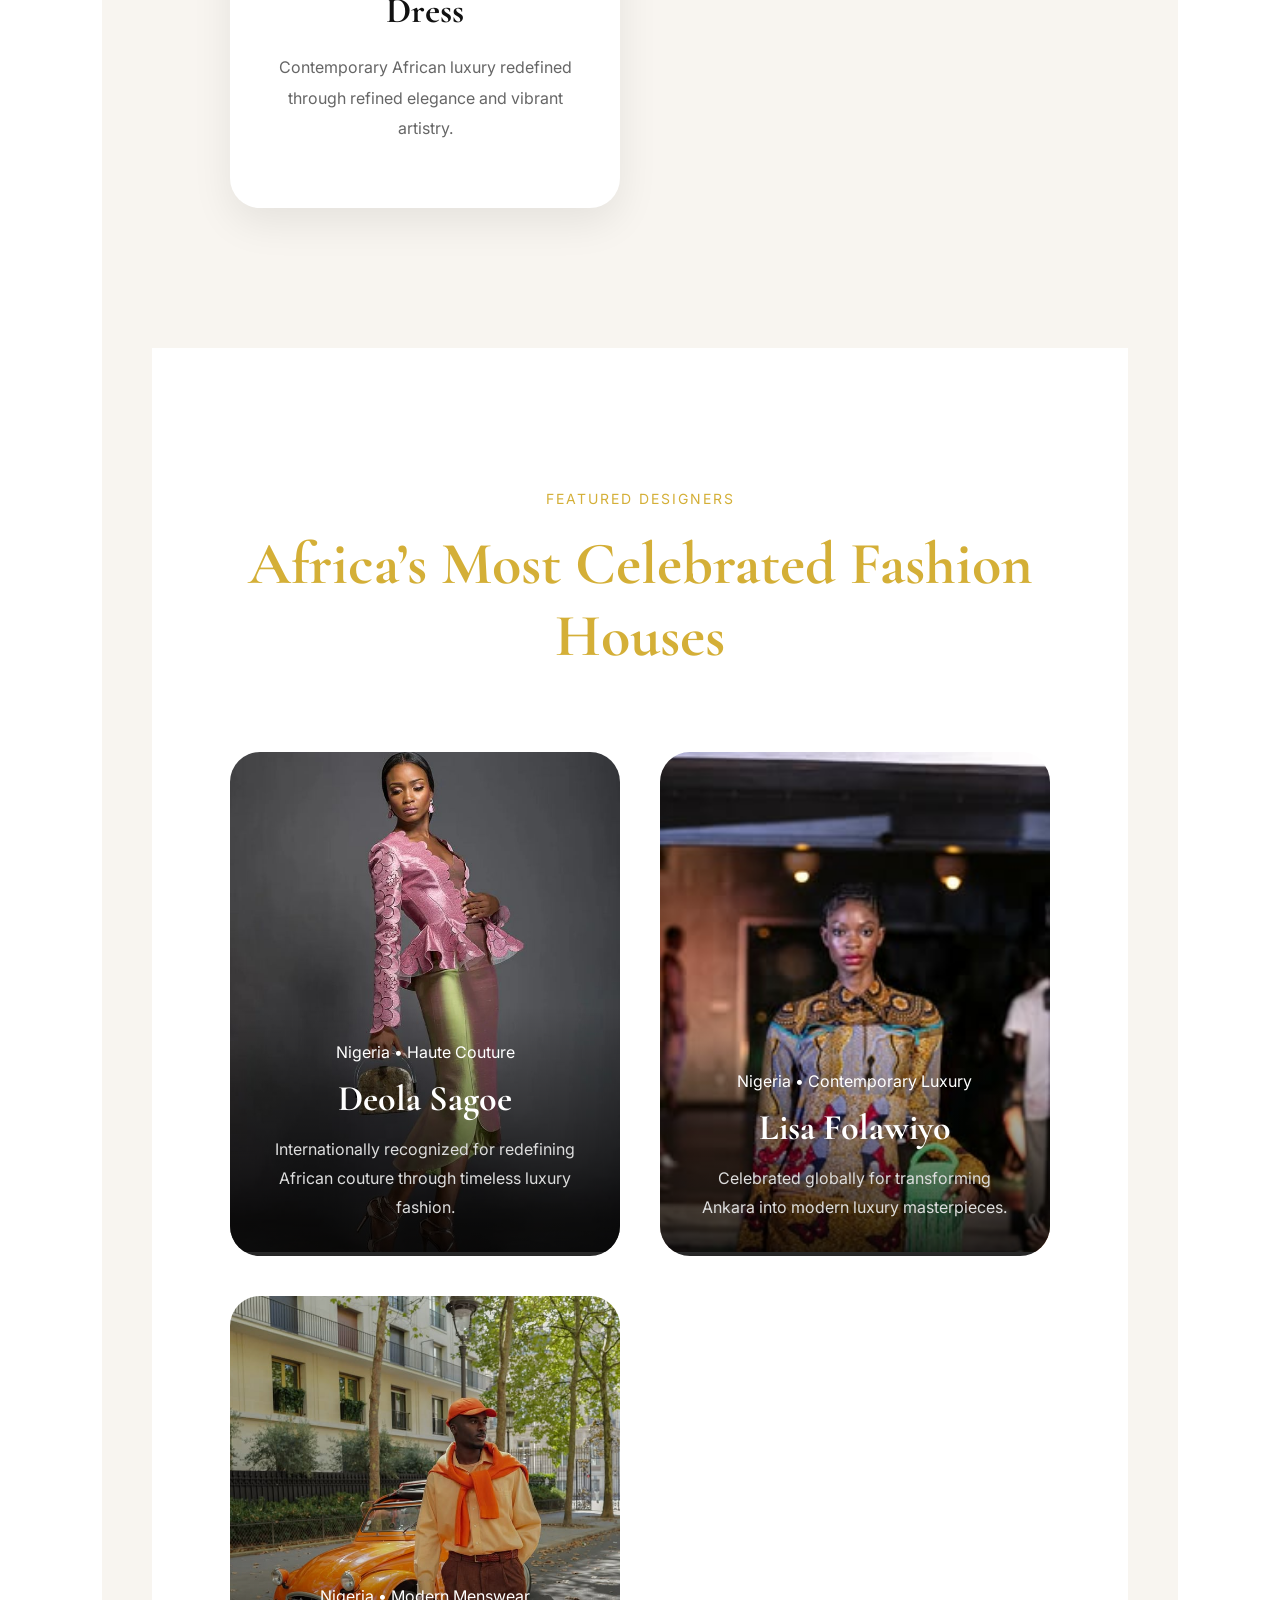
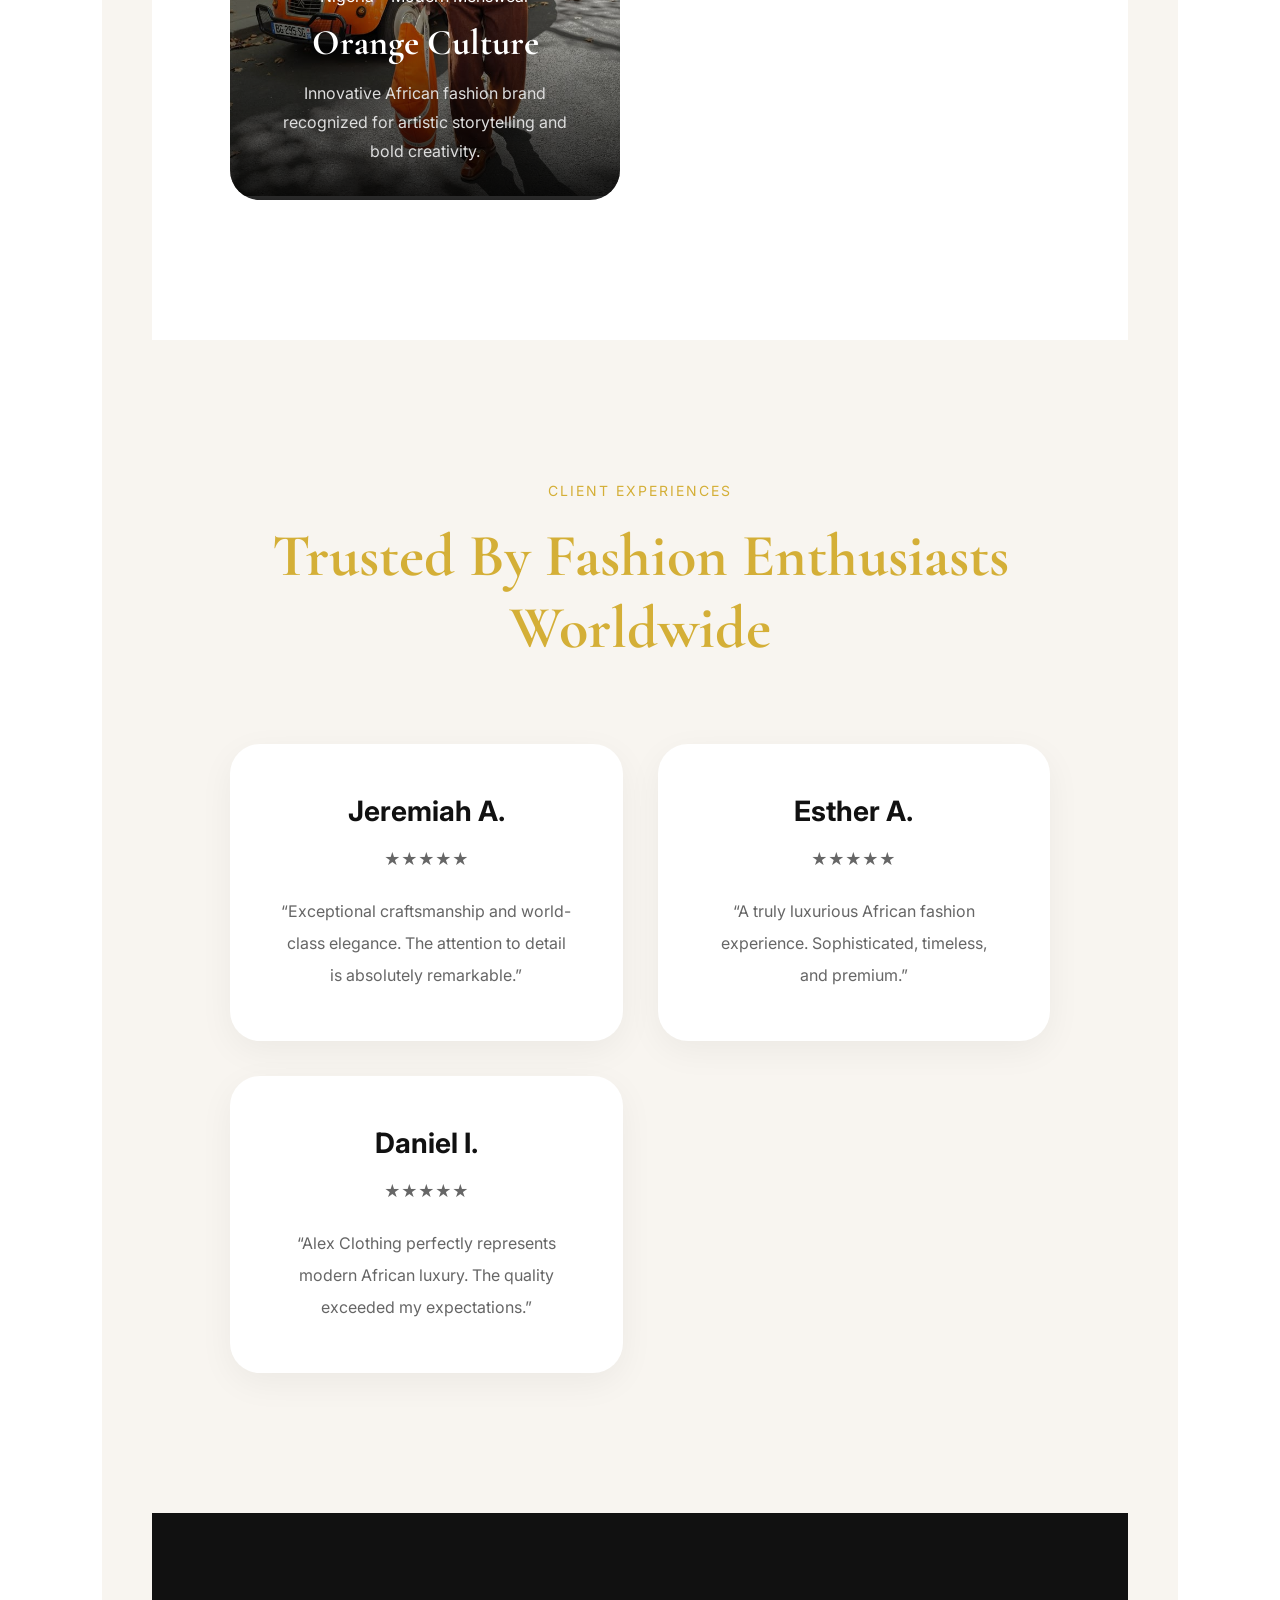
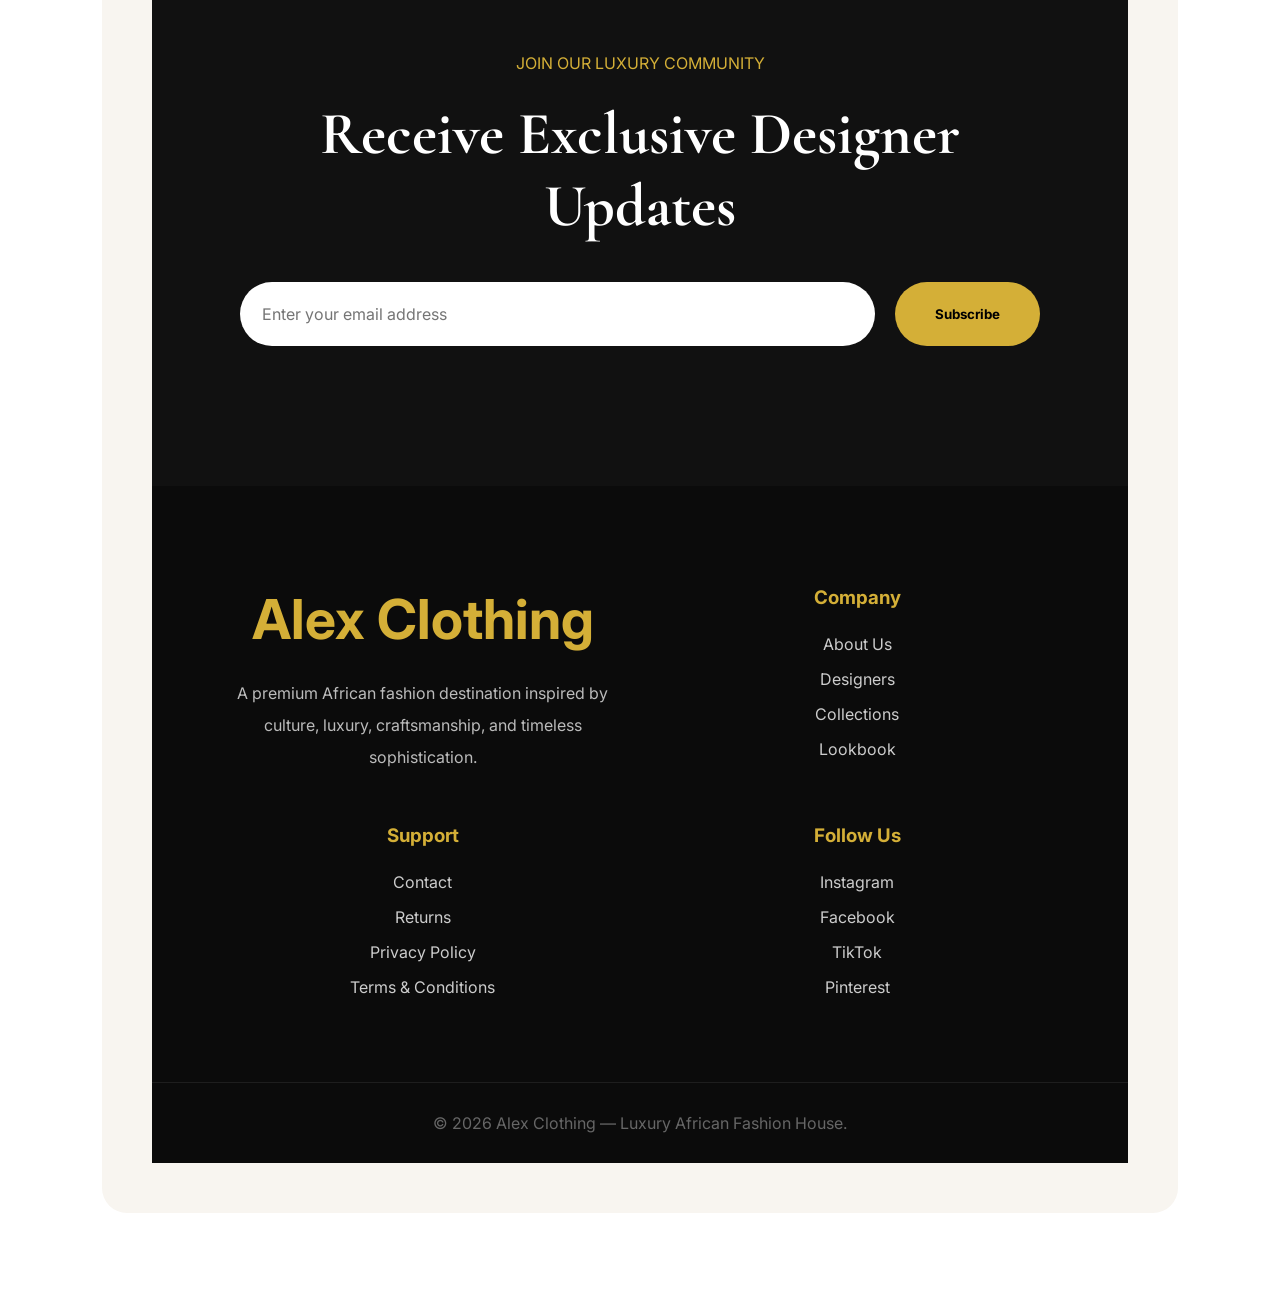
==== commit 89caab37: "Change greeting output from 'Hello' to 'Goodbye'" ====
--- a/index.html
+++ b/index.html
@@ -211,7 +211,7 @@
 
         <nav class="navbar">
 
-            <a href="project.html">Home</a>
+            <a href="index.html">Home</a>
 
             <a href="collections.html">Collections</a>
 
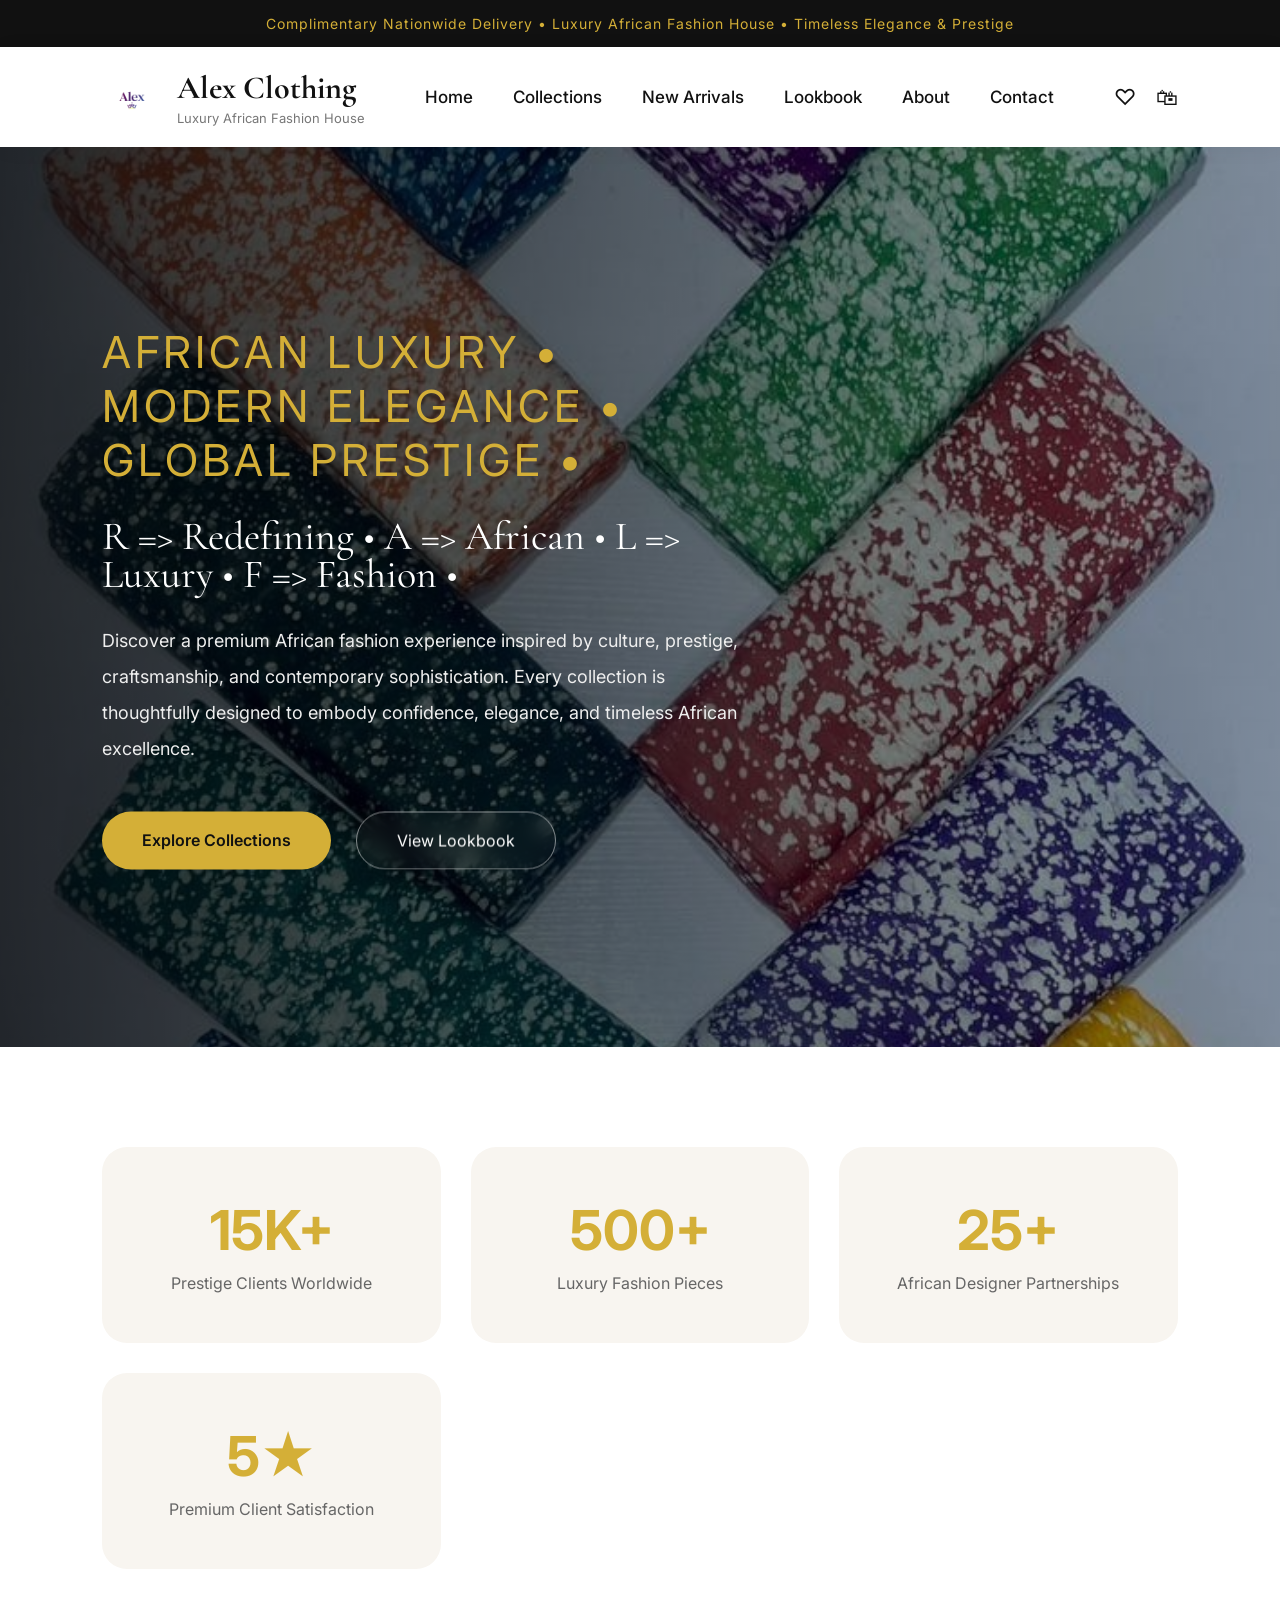
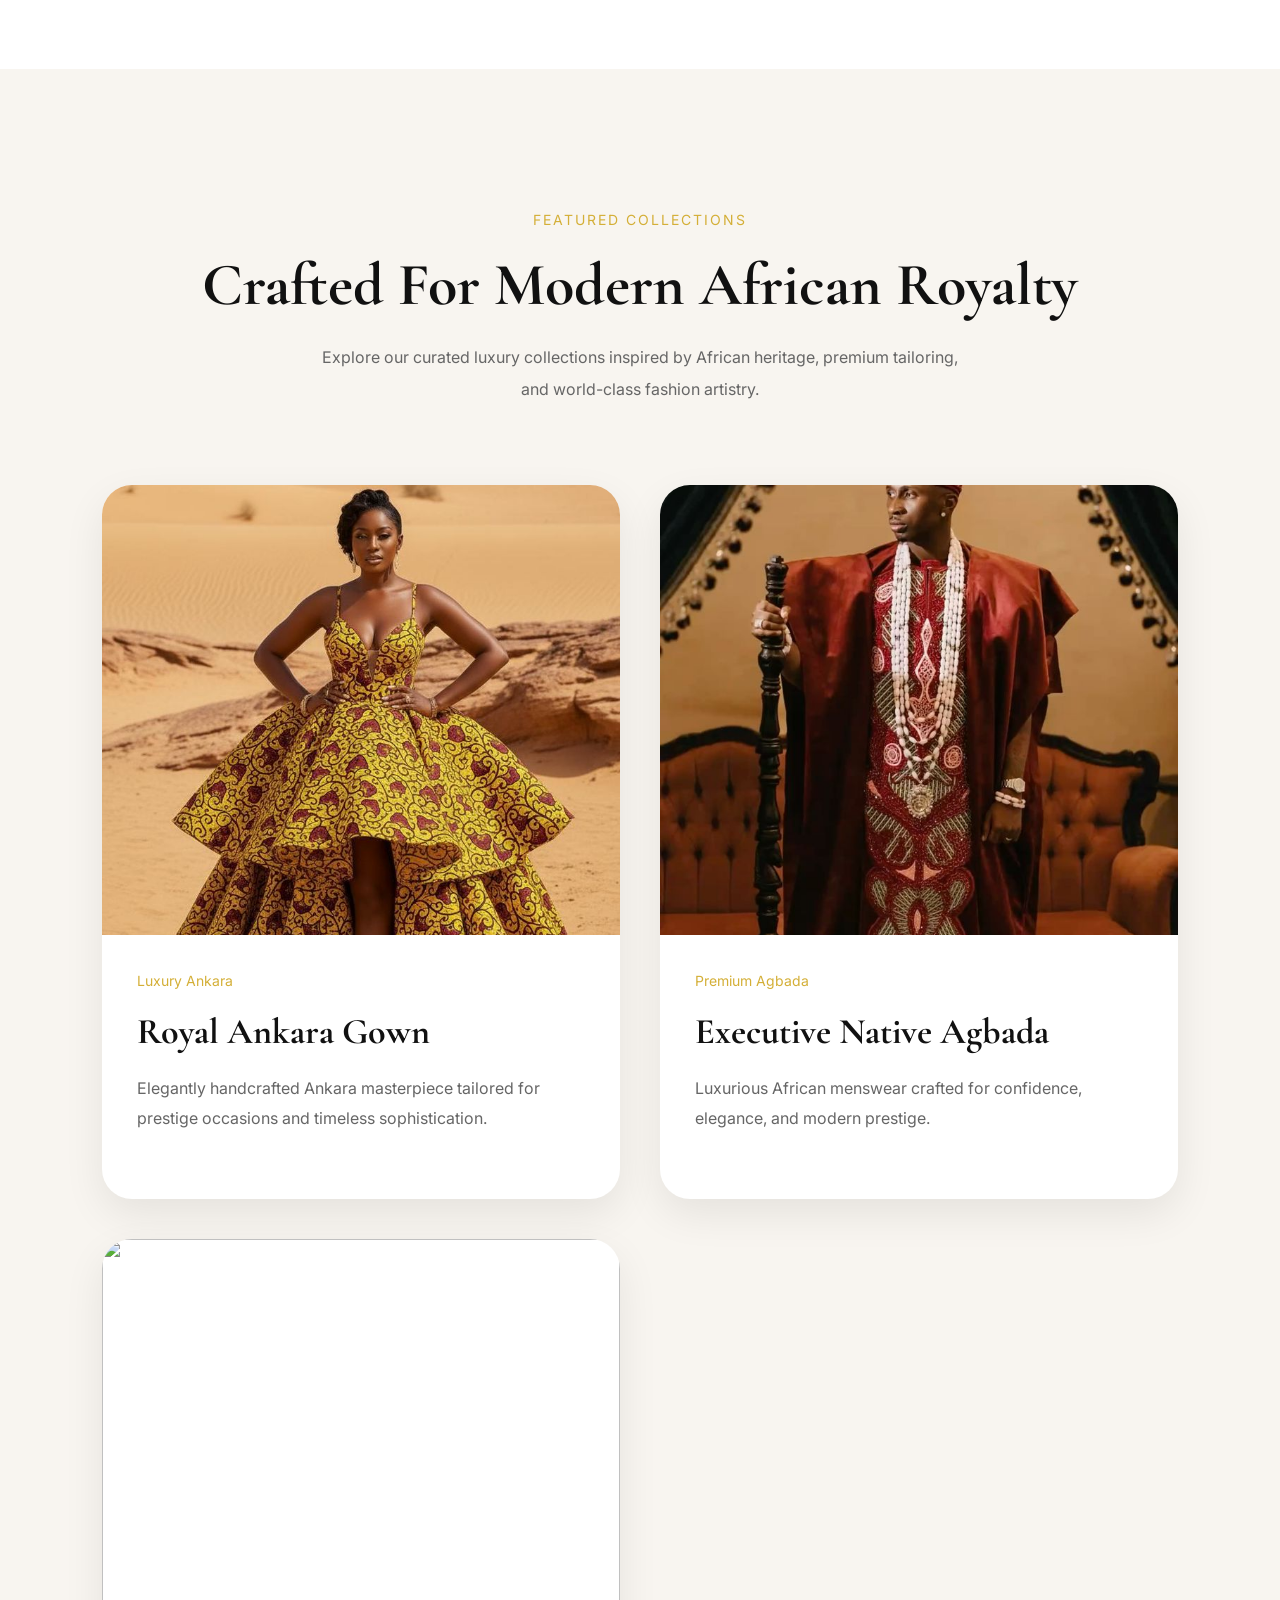
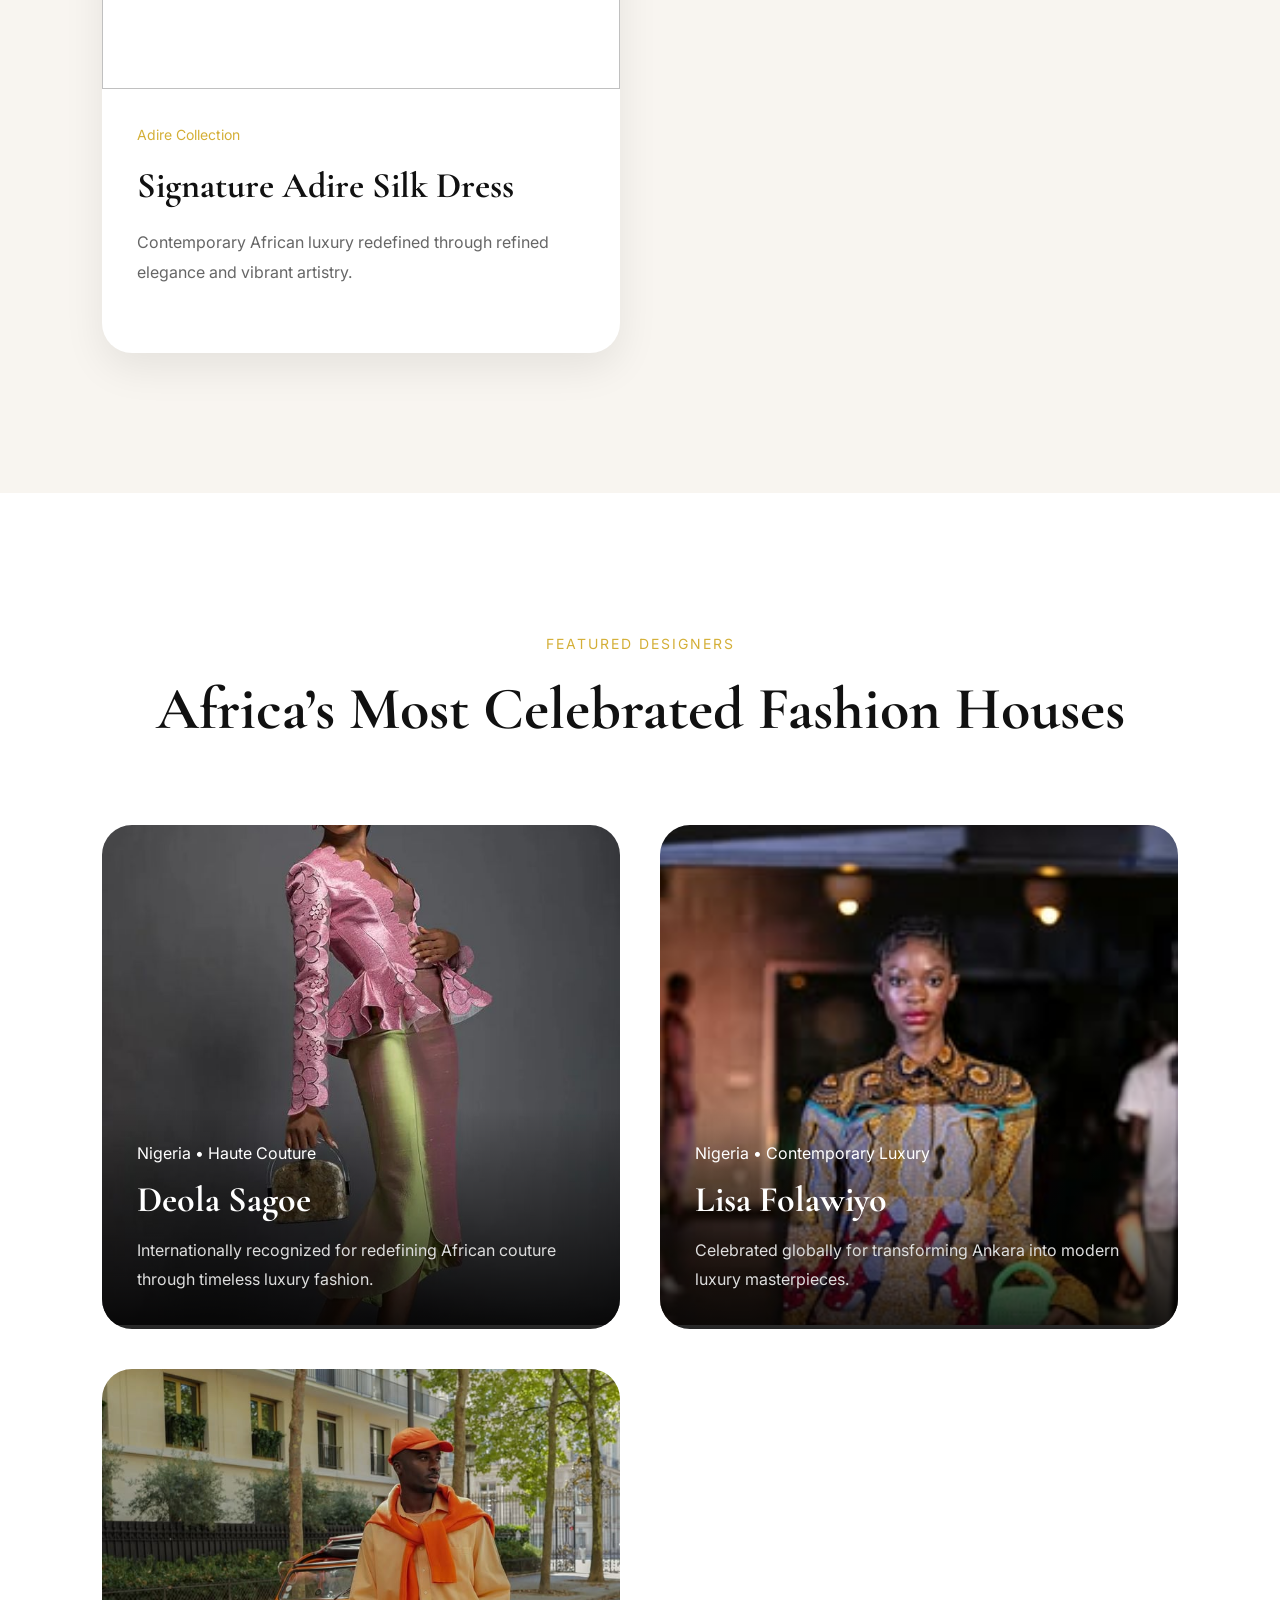
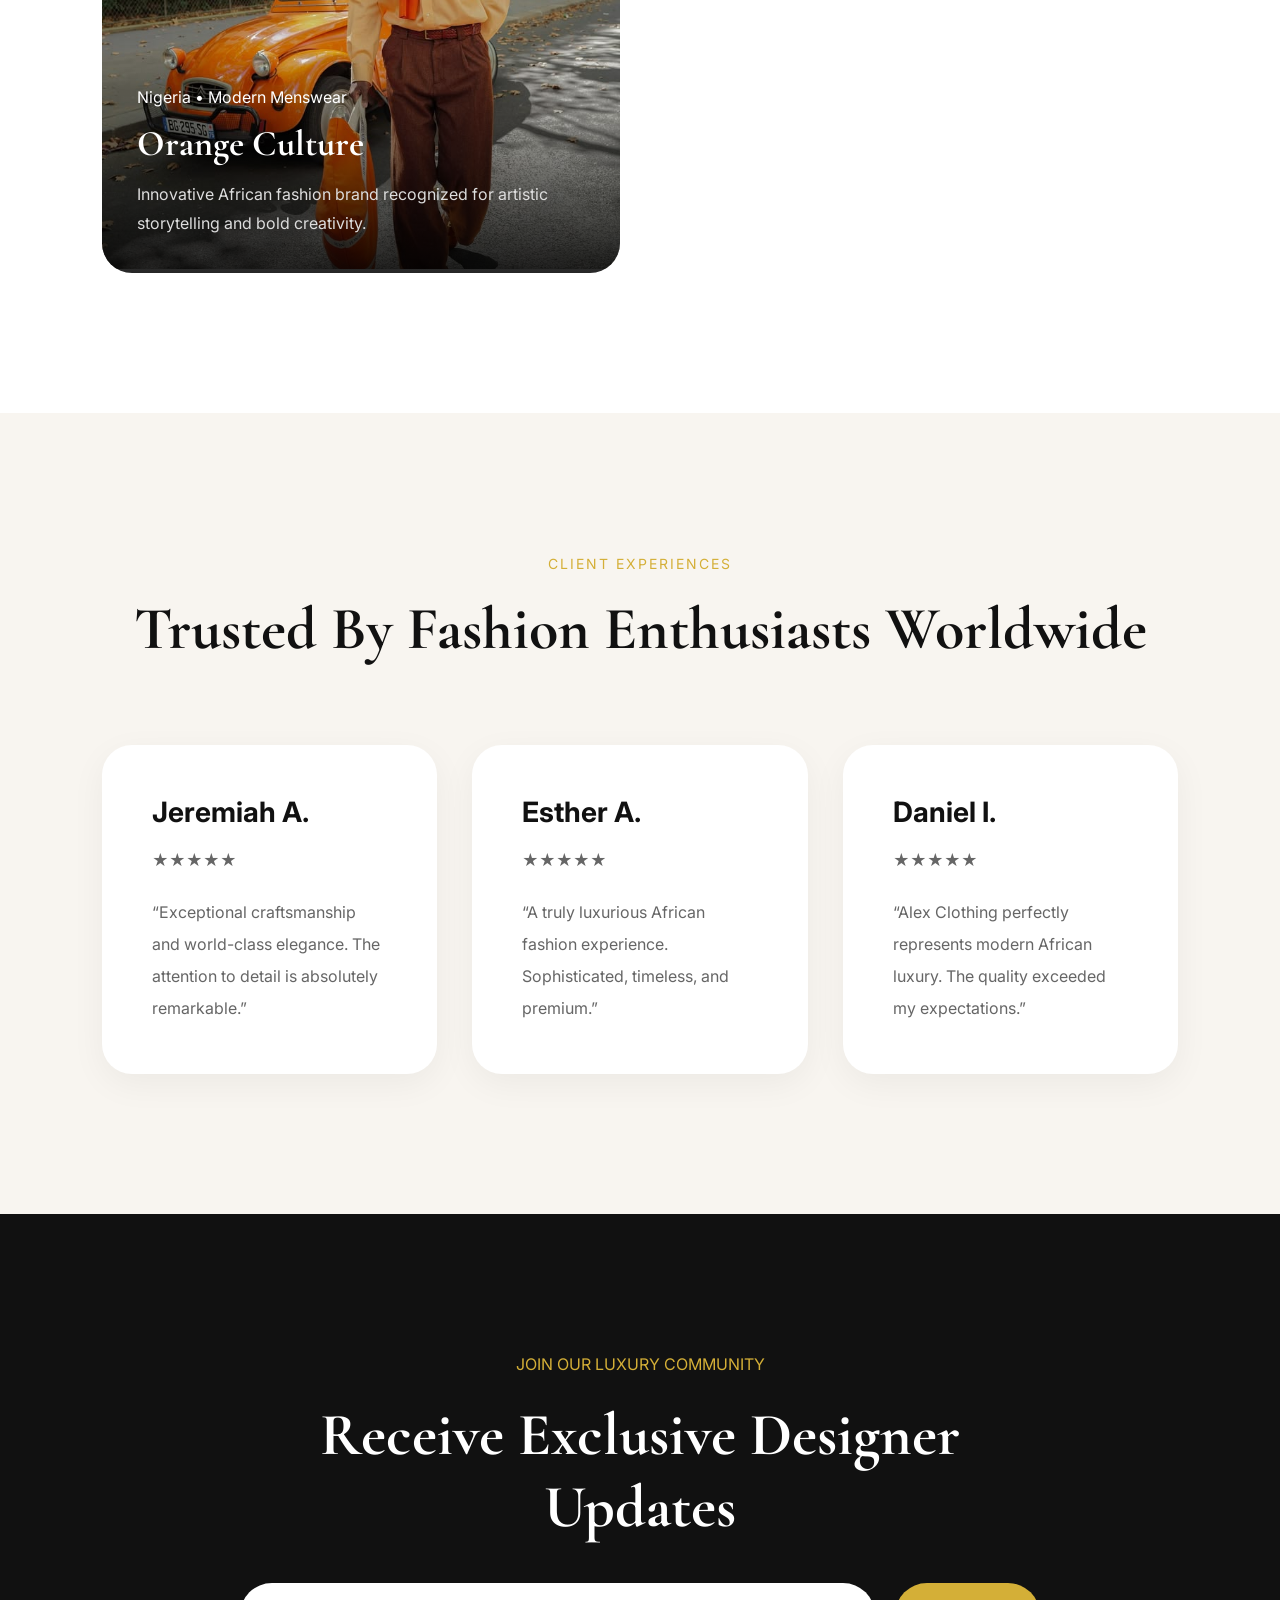
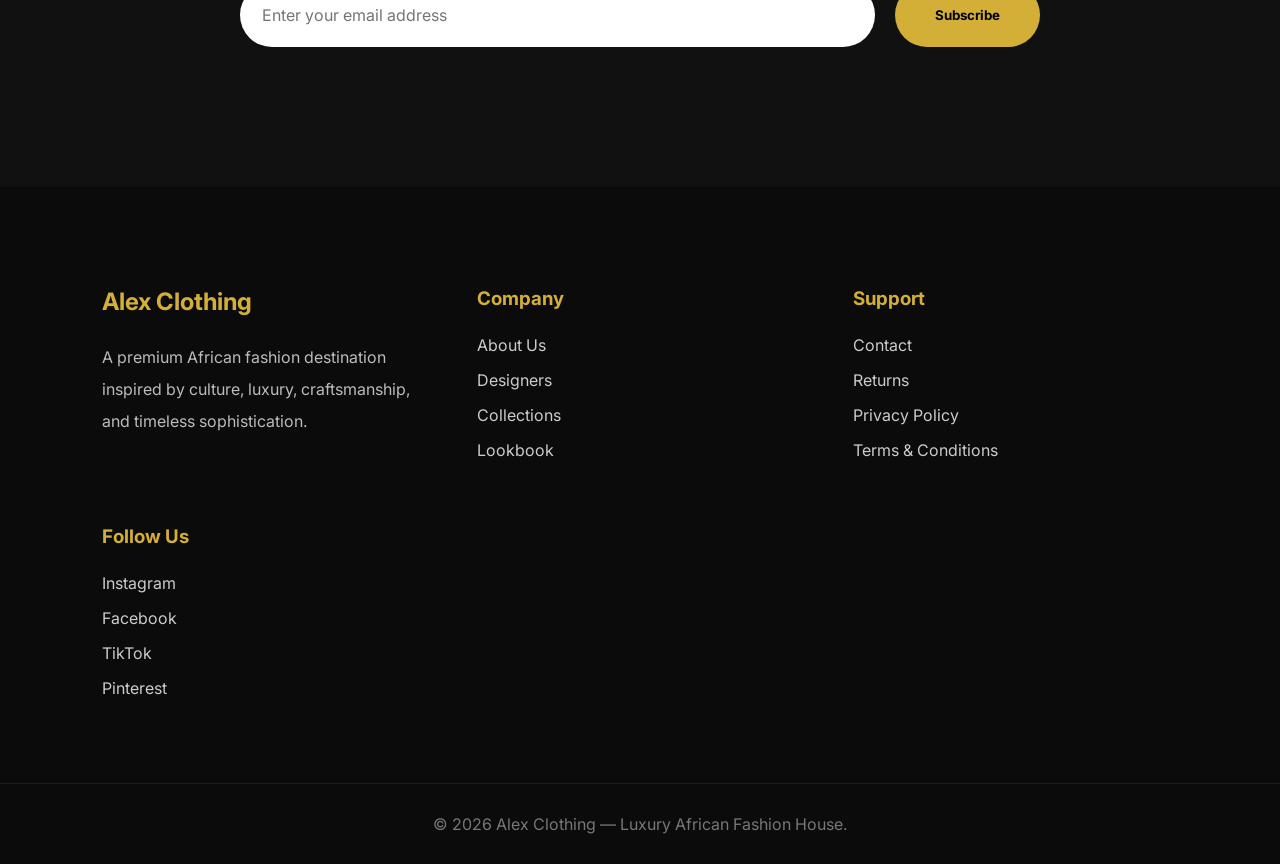
==== commit 5fd7ca5c: "Update index.html" ====
--- a/index.html
+++ b/index.html
@@ -148,170 +148,7 @@
 
 
 
-    <!-- ========================= -->
-    <!-- LUXURY STATS -->
-    <!-- ========================= -->
-
-    <section class="stats-section">
-
-        <div class="stat-box">
-
-
-
-    <title>Alex Clothing | Luxury African Fashion House</title>
-
-    <!-- GOOGLE FONTS -->
-
-    <link rel="preconnect" href="https://fonts.googleapis.com">
-
-    <link rel="preconnect" href="https://fonts.gstatic.com" crossorigin>
-
-    <link href="https://fonts.googleapis.com/css2?family=Cormorant+Garamond:wght@400;500;600;700&family=Inter:wght@300;400;500;600;700&display=swap" rel="stylesheet">
-
-
-</head>
-
-<body>
-
-
-    <!-- ========================= -->
-    <!-- TOP LUXURY BAR -->
-    <!-- ========================= -->
-
-    <section class="top-bar">
- 
-        <p>
-            Complimentary Nationwide Delivery • Luxury African Fashion House • Timeless Elegance & Prestige
-        </p>
-
-    </section>
-
-
-
-    <!-- ========================= -->
-    <!-- NAVBAR -->
-    <!-- ========================= -->
-
-    <header class="header">
-
-        <div class="logo">
-
-            <img src="picture/screen.png" alt="Alex Clothing Logo">
-
-            <div>
-
-                <h1>Alex Clothing</h1>
-
-                <span>Luxury African Fashion House</span>
-
-            </div>
-
-        </div>
-
-
-        <nav class="navbar">
-
-            <a href="index.html">Home</a>
-
-            <a href="collections.html">Collections</a>
-
-            <a href="arrivals.html">New Arrivals</a>
-
-            <a href="lookbook.html">Lookbook</a>
-
-            <a href="about.html">About</a>
-
-            <a href="contact.html">Contact</a>
-
-        </nav>
-
-
-        <div class="nav-icons">
-
-            <a href="wishlist.html">♡</a>
-
-            <a href="cart.html">🛍</a>
-
-        </div>
-
-    </header>
-
-
-
-    <!-- ========================= -->
-    <!-- CINEMATIC HERO -->
-    <!-- ========================= -->
-
-    <section class="hero">
-
-        <!-- IMAGE SLIDER -->
-
-        <div class="hero-slider">
-
-            <div class="slide active">
-                <img src="picture/material1.jpg" alt="">
-            </div>
-
-            <div class="slide">
-                <img src="picture/material2.jpg" alt="">
-            </div>
-
-            <div class="slide">
-                <img src="picture/material3.jpg" alt="">
-            </div>
-
-        </div>
-
-        
-
-        <!-- OVERLAY -->
-
-        <div class="overlay"></div>
-
-
-        <!-- HERO CONTENT -->
-
-        <div class="hero-content">
-
-            <span class="hero-small-text">
-                AFRICAN LUXURY • MODERN ELEGANCE • GLOBAL PRESTIGE •
-            </span>
-
-            <h3>
-                R =>  Redefining  •
-                A => African •
-                L => Luxury •
-                F => Fashion •
-            </h3>
-
-            <p>
-                Discover a premium African fashion experience inspired by
-                culture, prestige, craftsmanship, and contemporary sophistication.
-
-                Every collection is thoughtfully designed to embody confidence,
-                elegance, and timeless African excellence.
-            </p>
-
-
-            <div class="hero-buttons">
-
-                <a href="collections.html" class="primary-btn">
-                    Explore Collections
-                </a>
-
-                <a href="lookbook.html" class="secondary-btn">
-                    View Lookbook
-                </a>
-
-            </div>
-
-        </div>
-
-    </section>
-
-
-
-    <!-- ========================= -->
+     <!-- ========================= -->
     <!-- LUXURY STATS -->
     <!-- ========================= -->
 
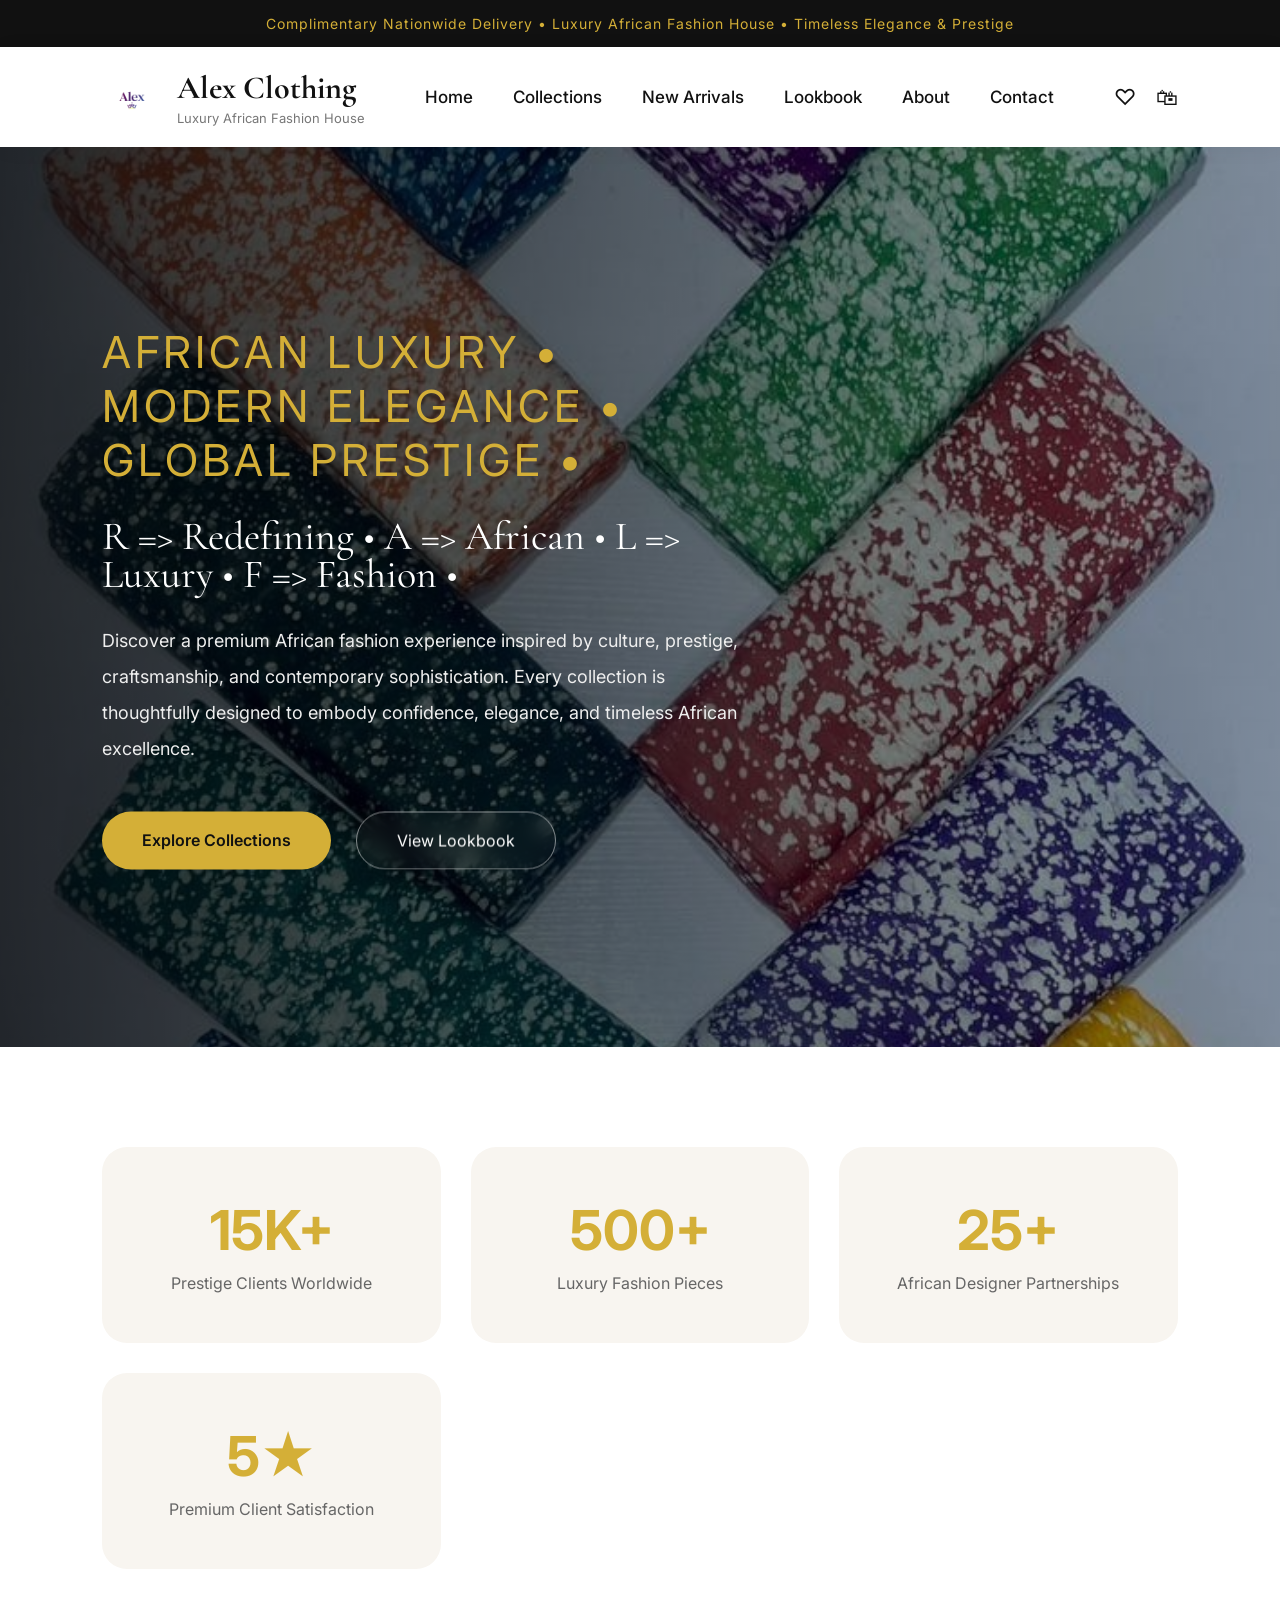
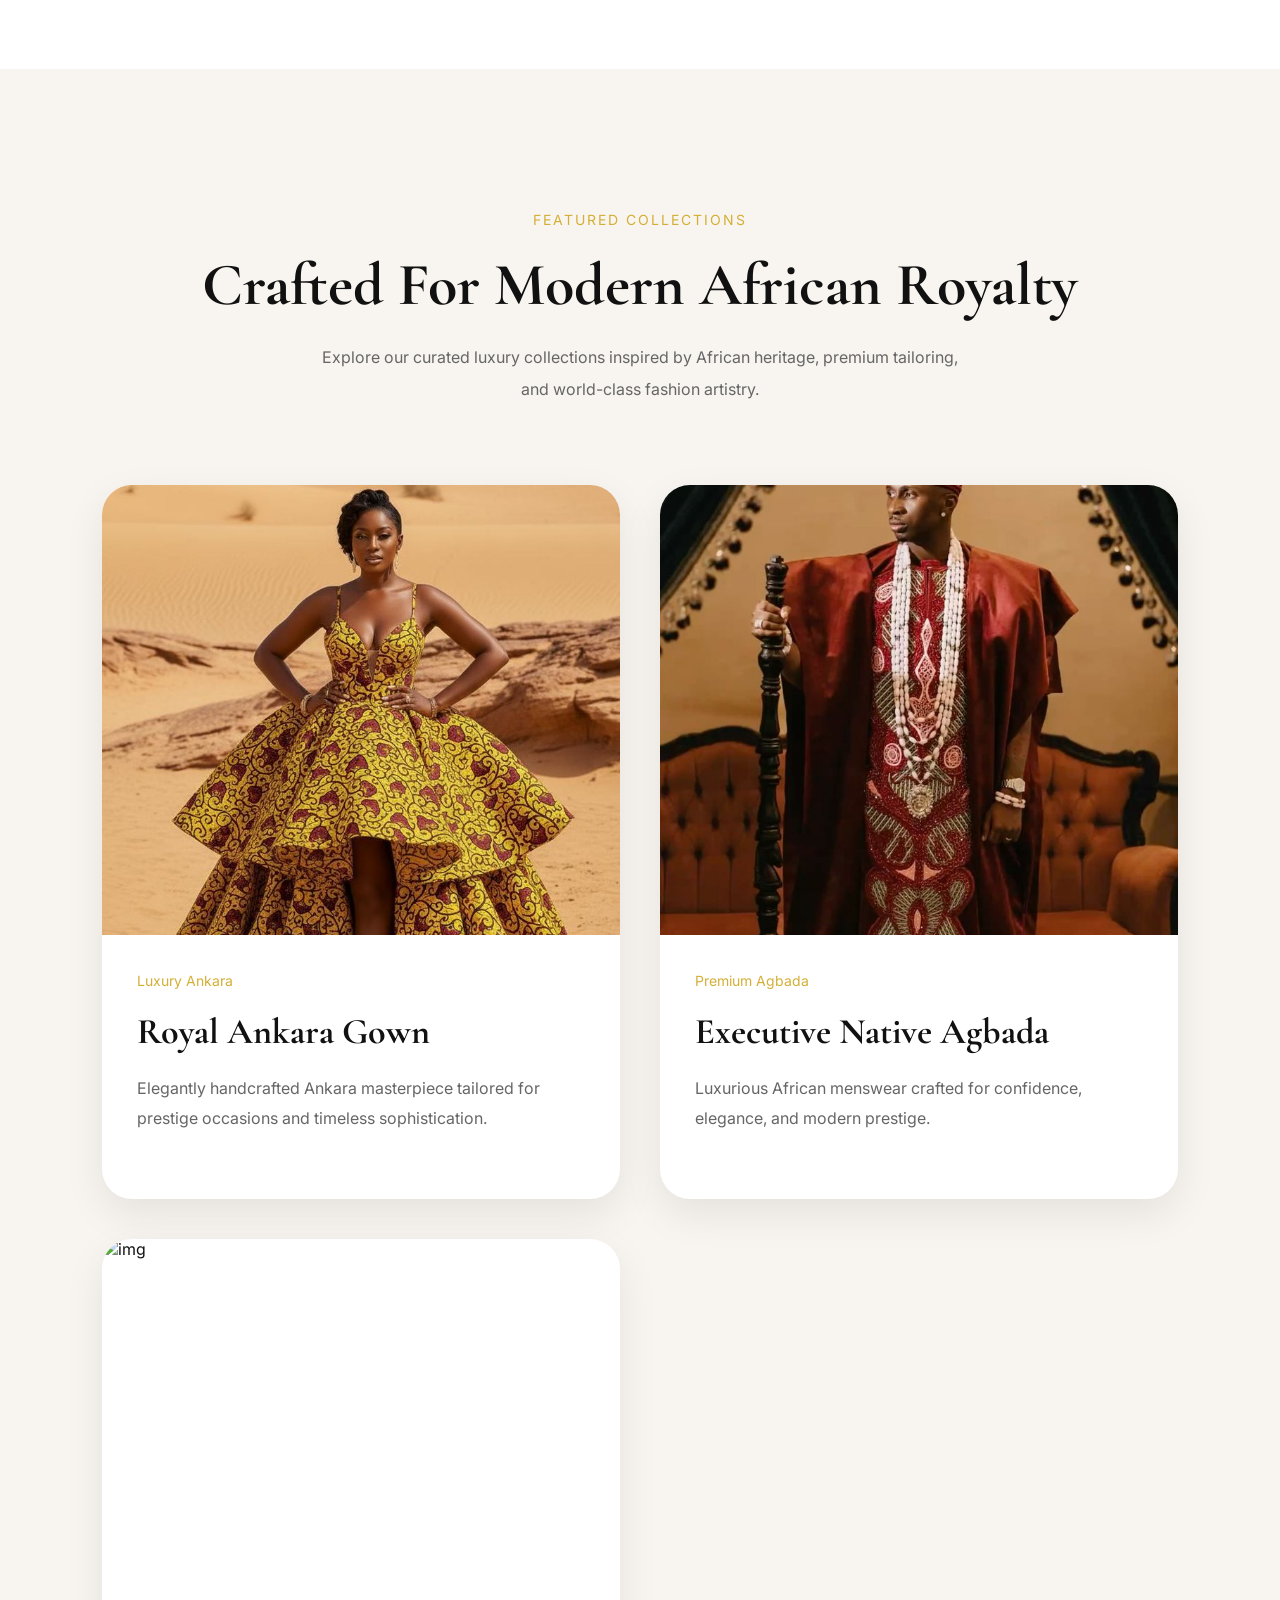
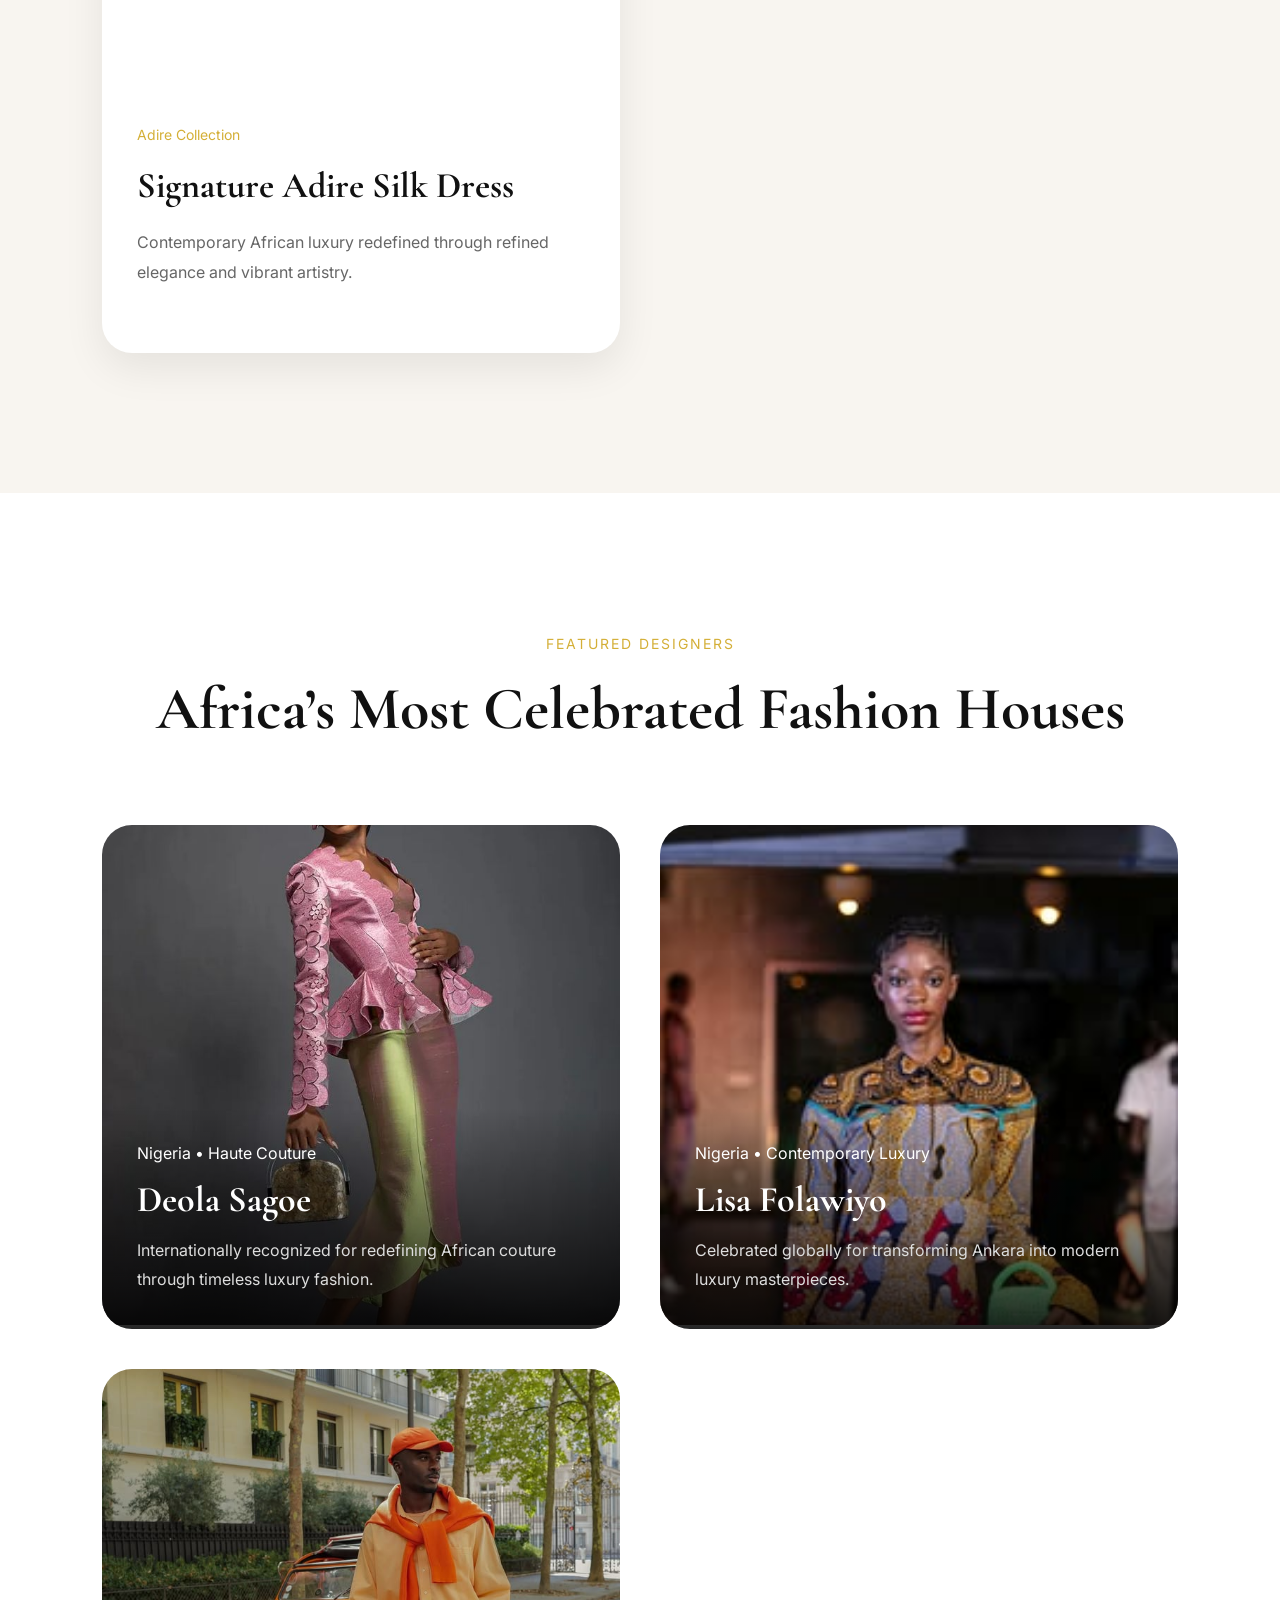
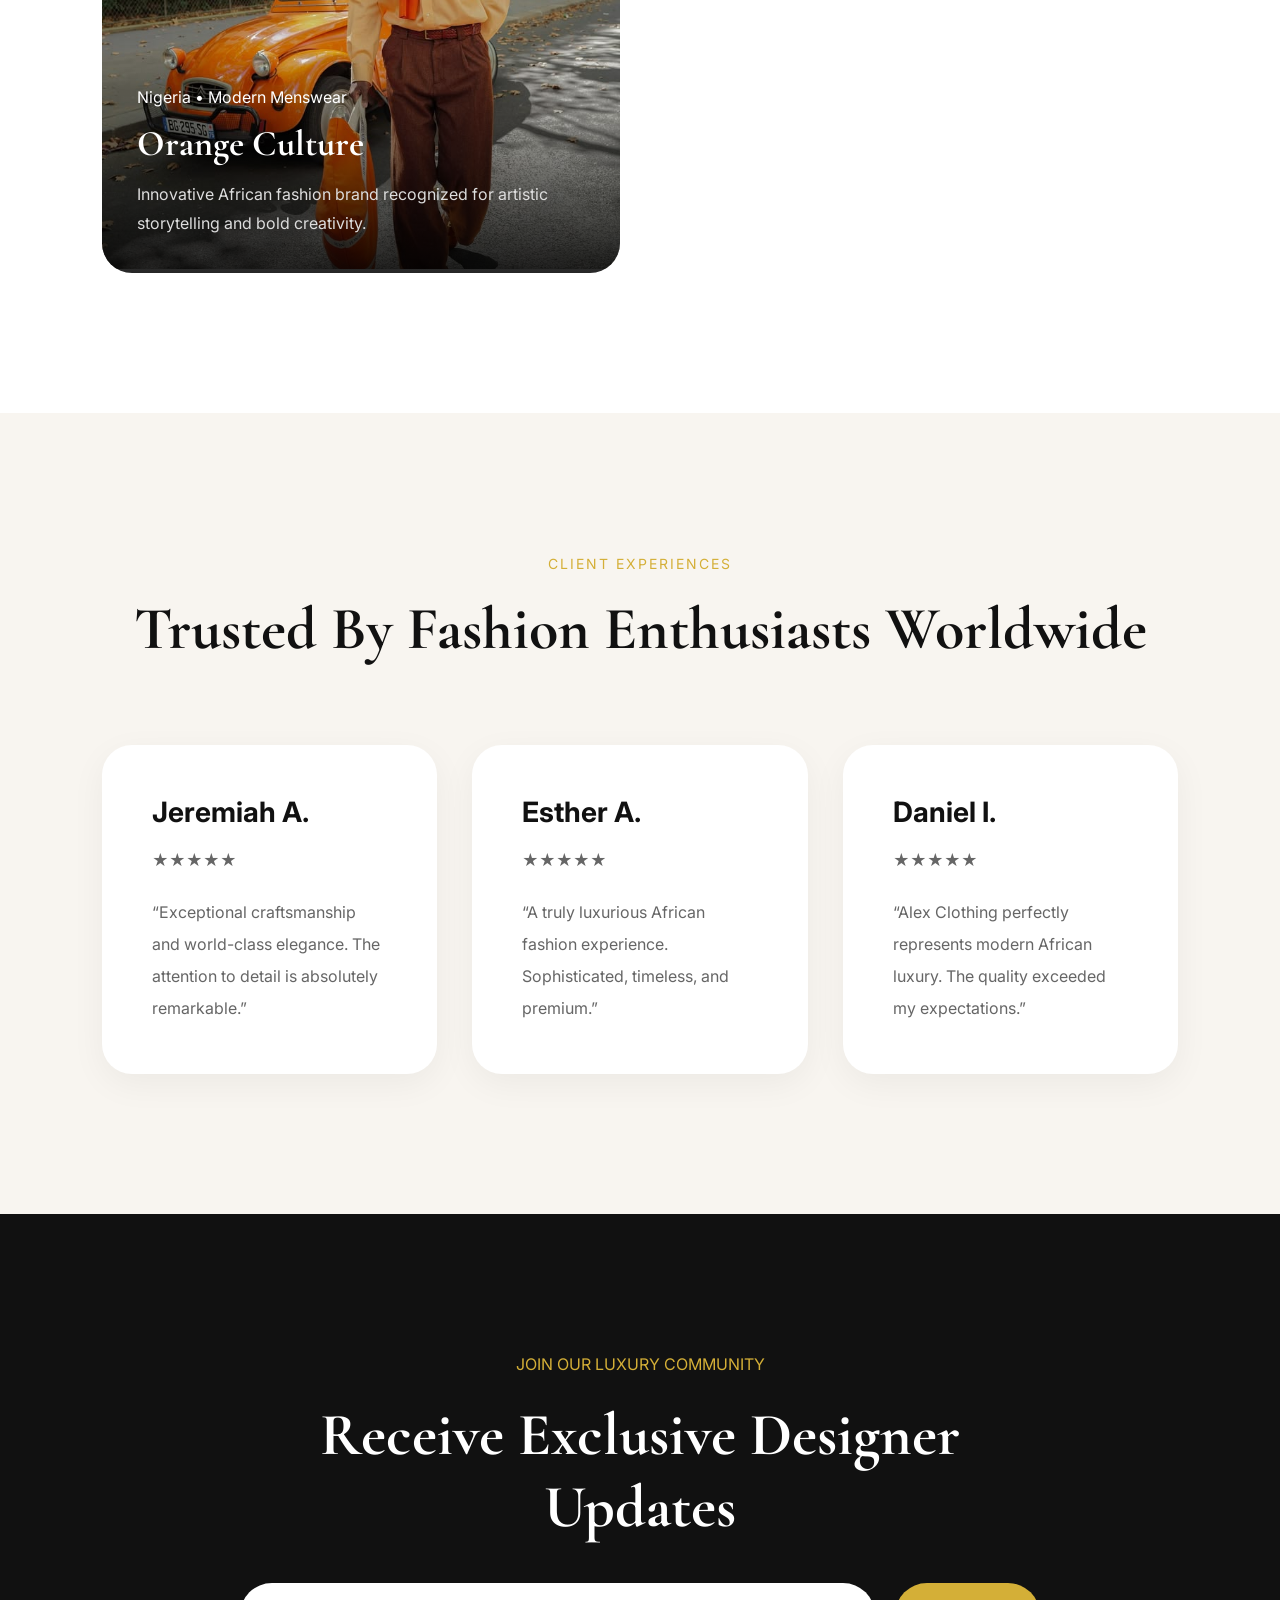
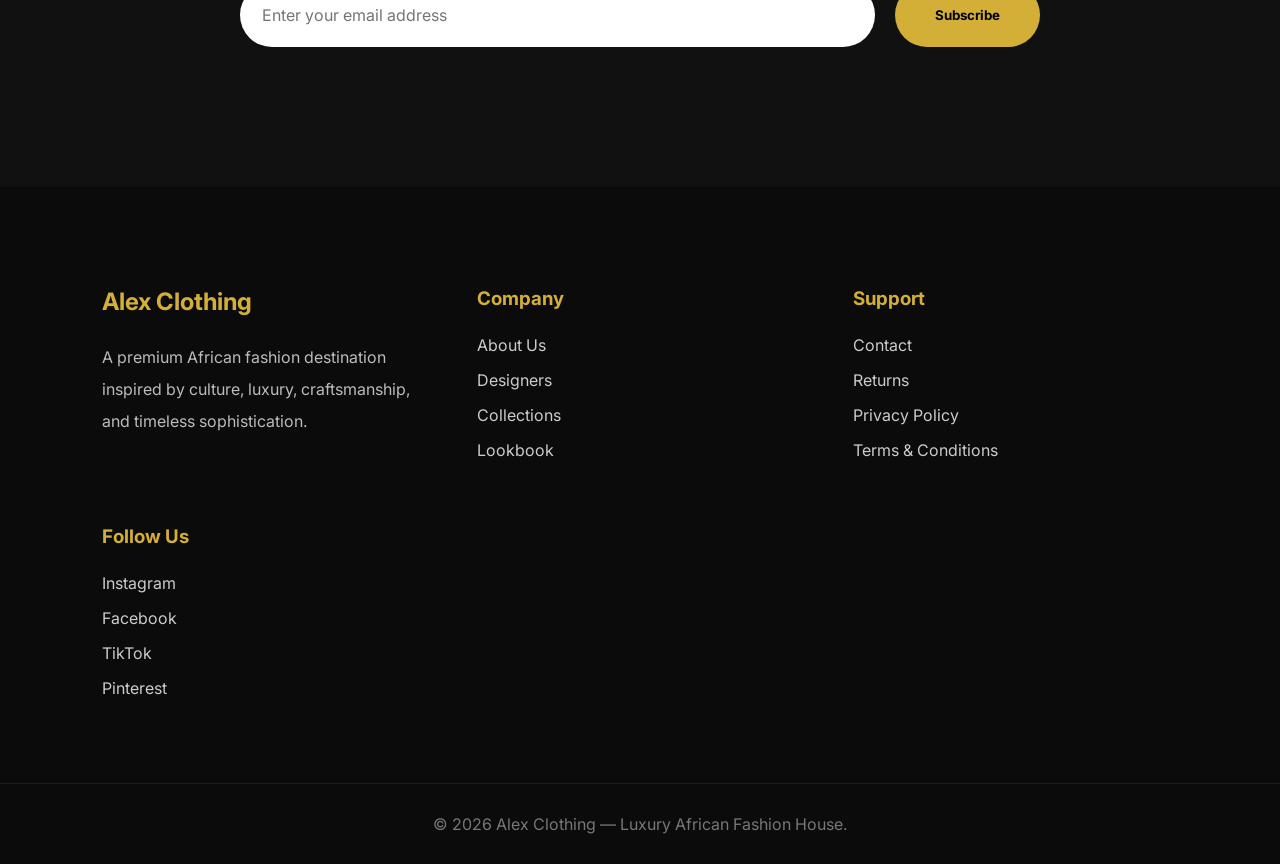
==== commit 2a8b20d0: "Update index.html" ====
--- a/index.html
+++ b/index.html
@@ -148,7 +148,16 @@
 
 
 
-     <!-- ========================= -->
+</head>
+
+
+
+
+
+
+
+
+    <!-- ========================= -->
     <!-- LUXURY STATS -->
     <!-- ========================= -->
 
@@ -293,7 +302,7 @@
 
                 <div class="product-image">
 
-                    <img src="picture/adire  silk.jpg" alt="">
+                    <img src=picture/adire silk.jpg alt="img">
 
                 </div>
 
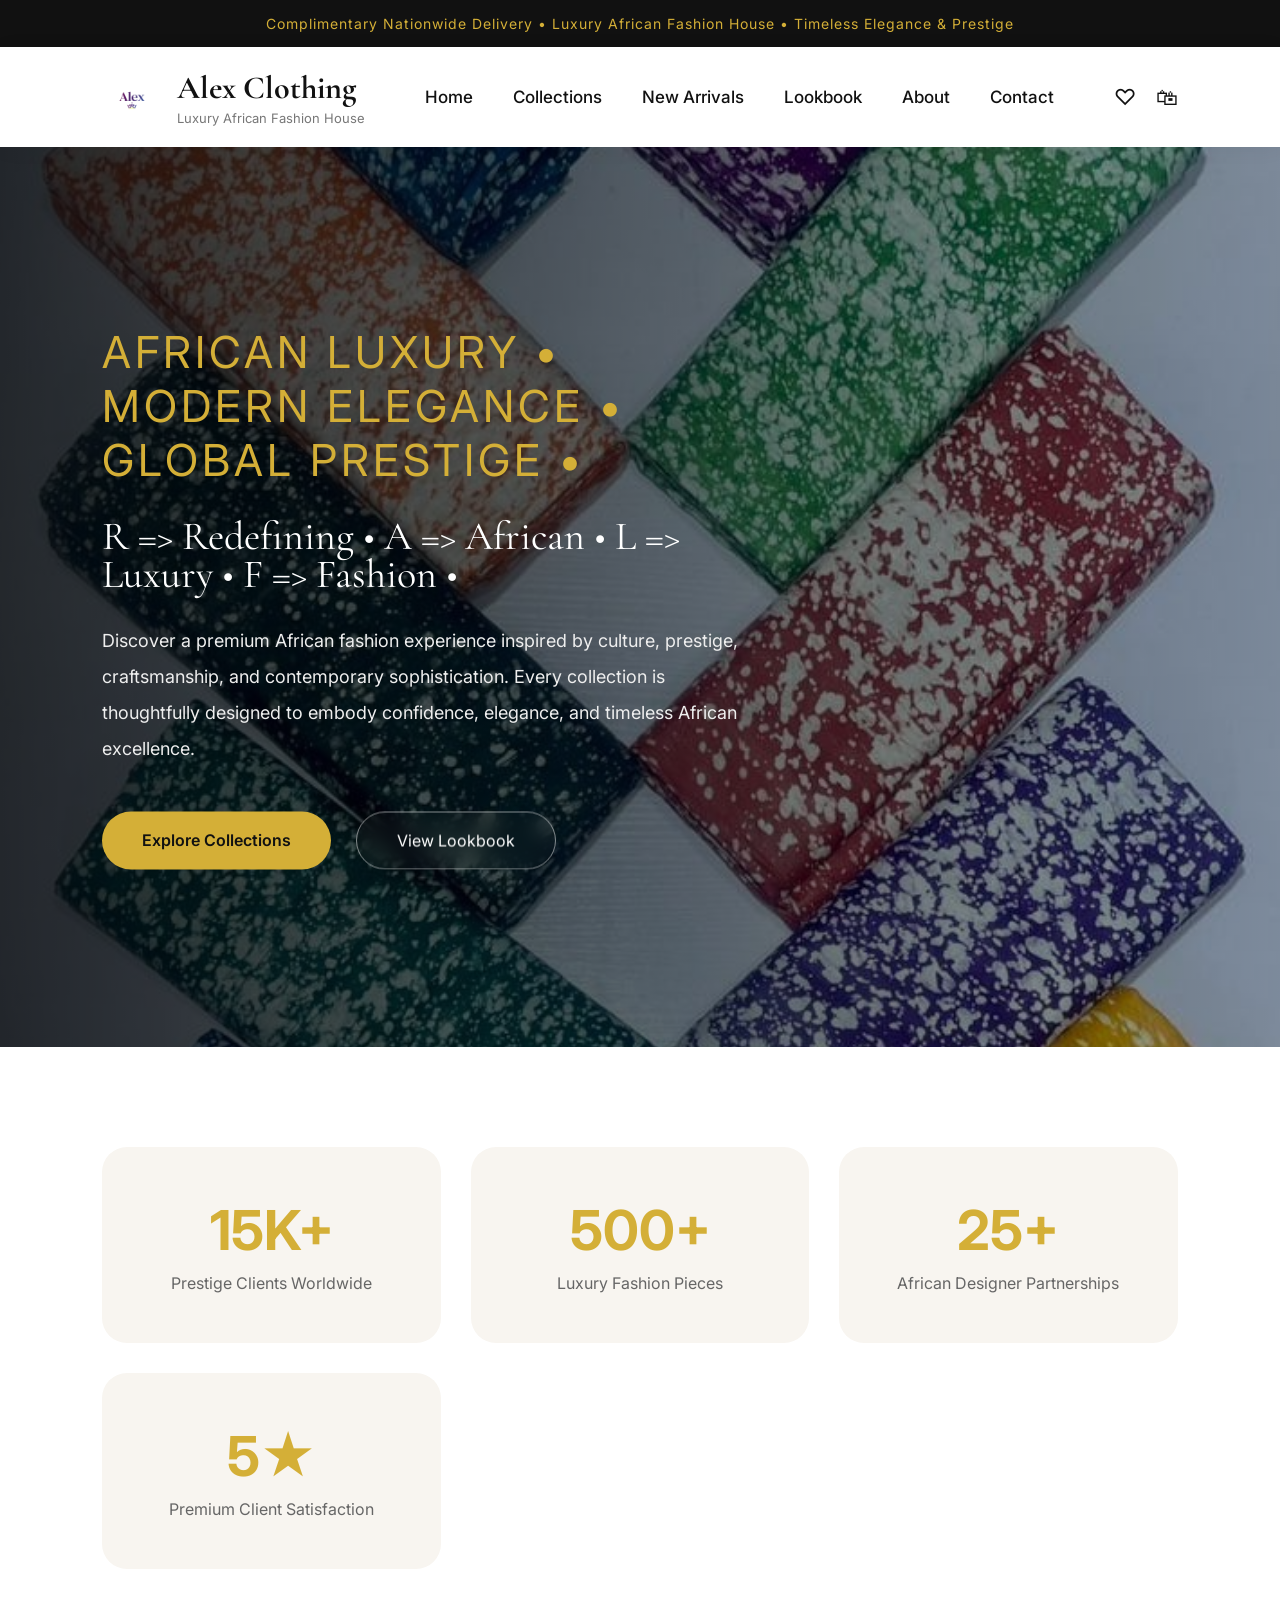
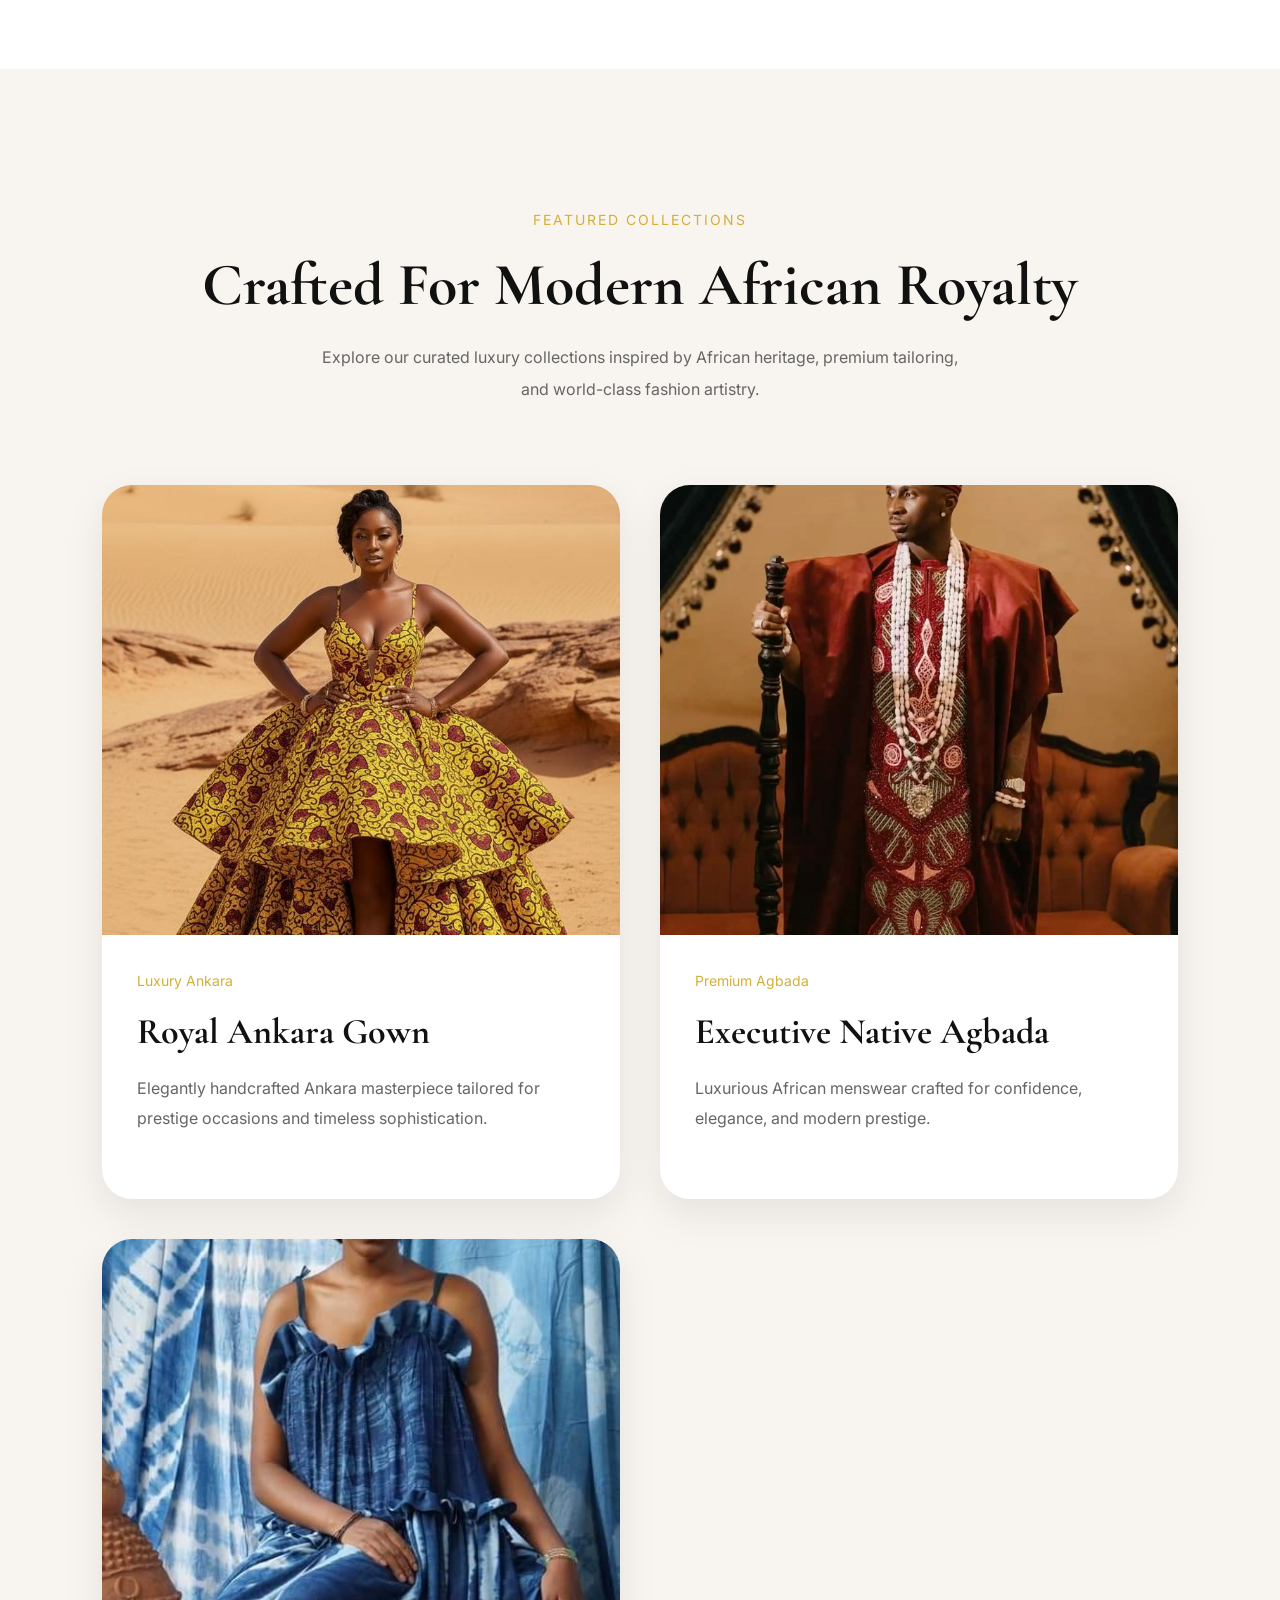
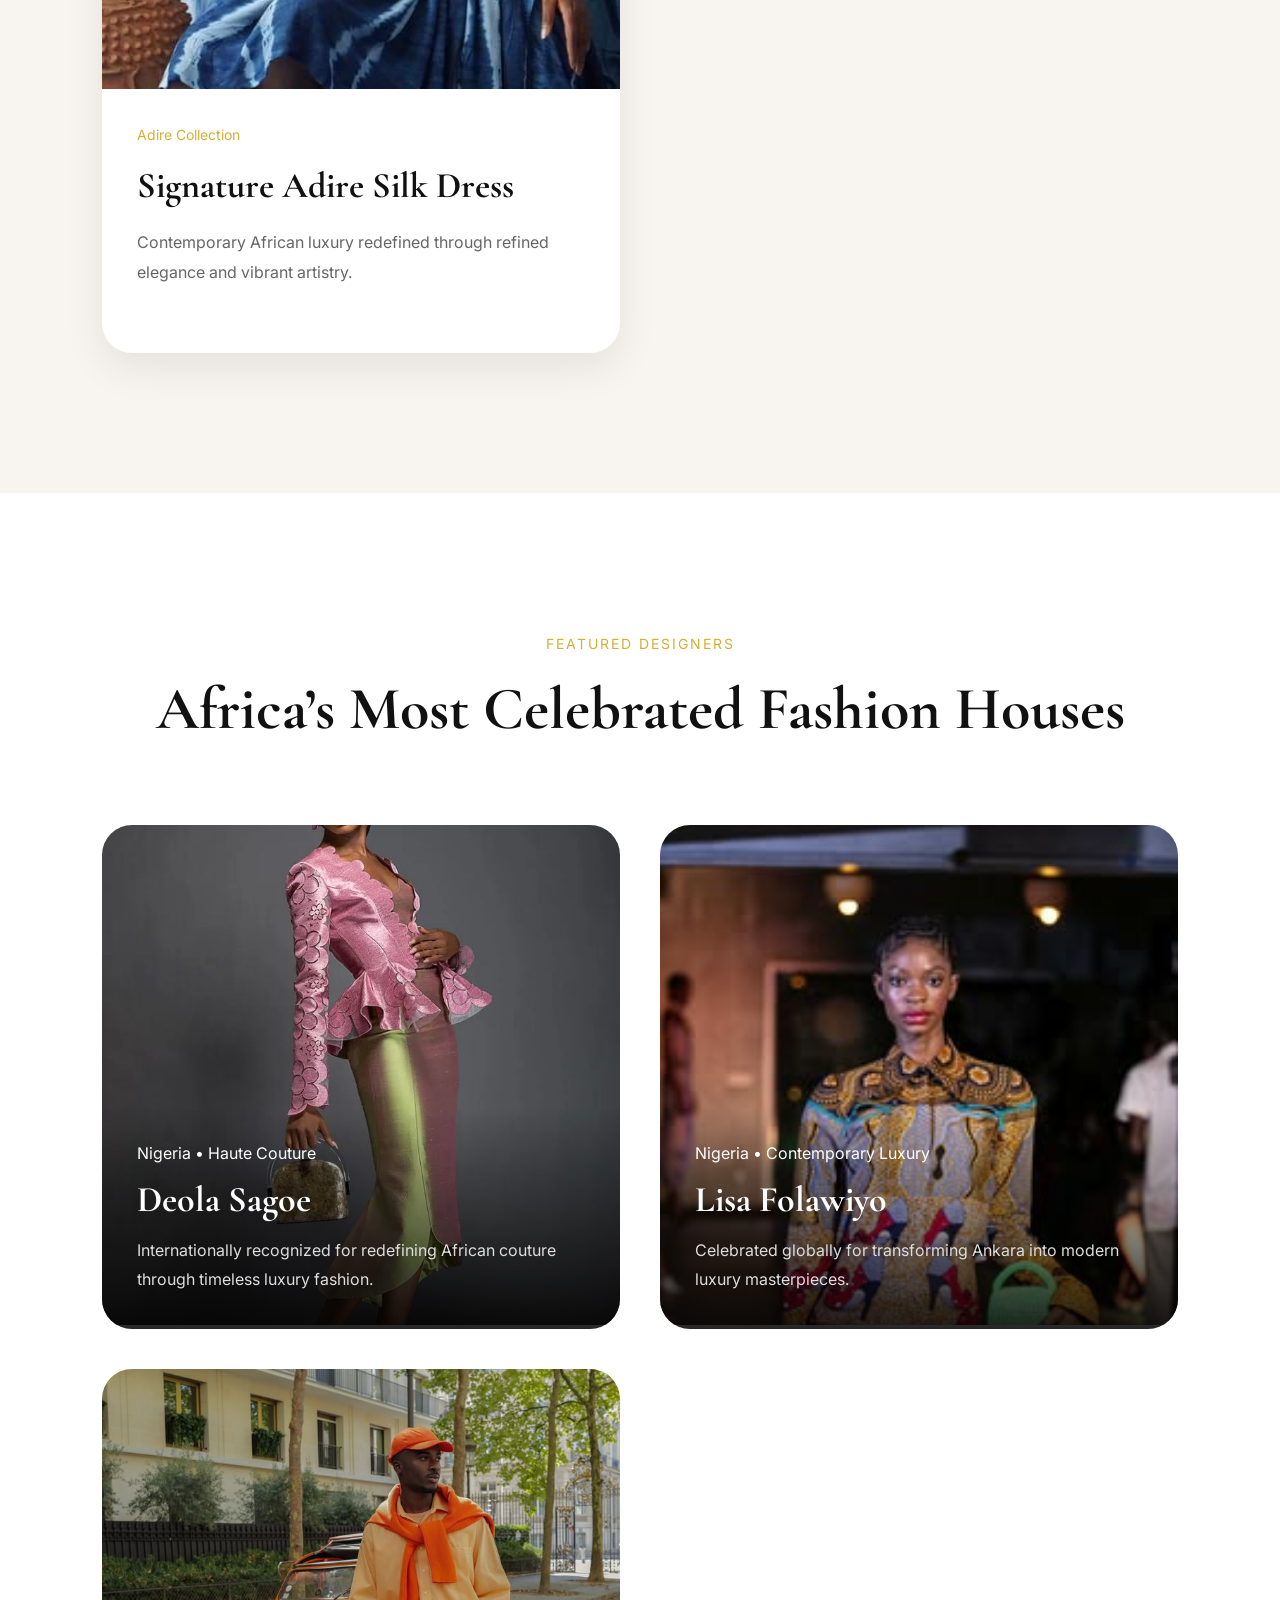
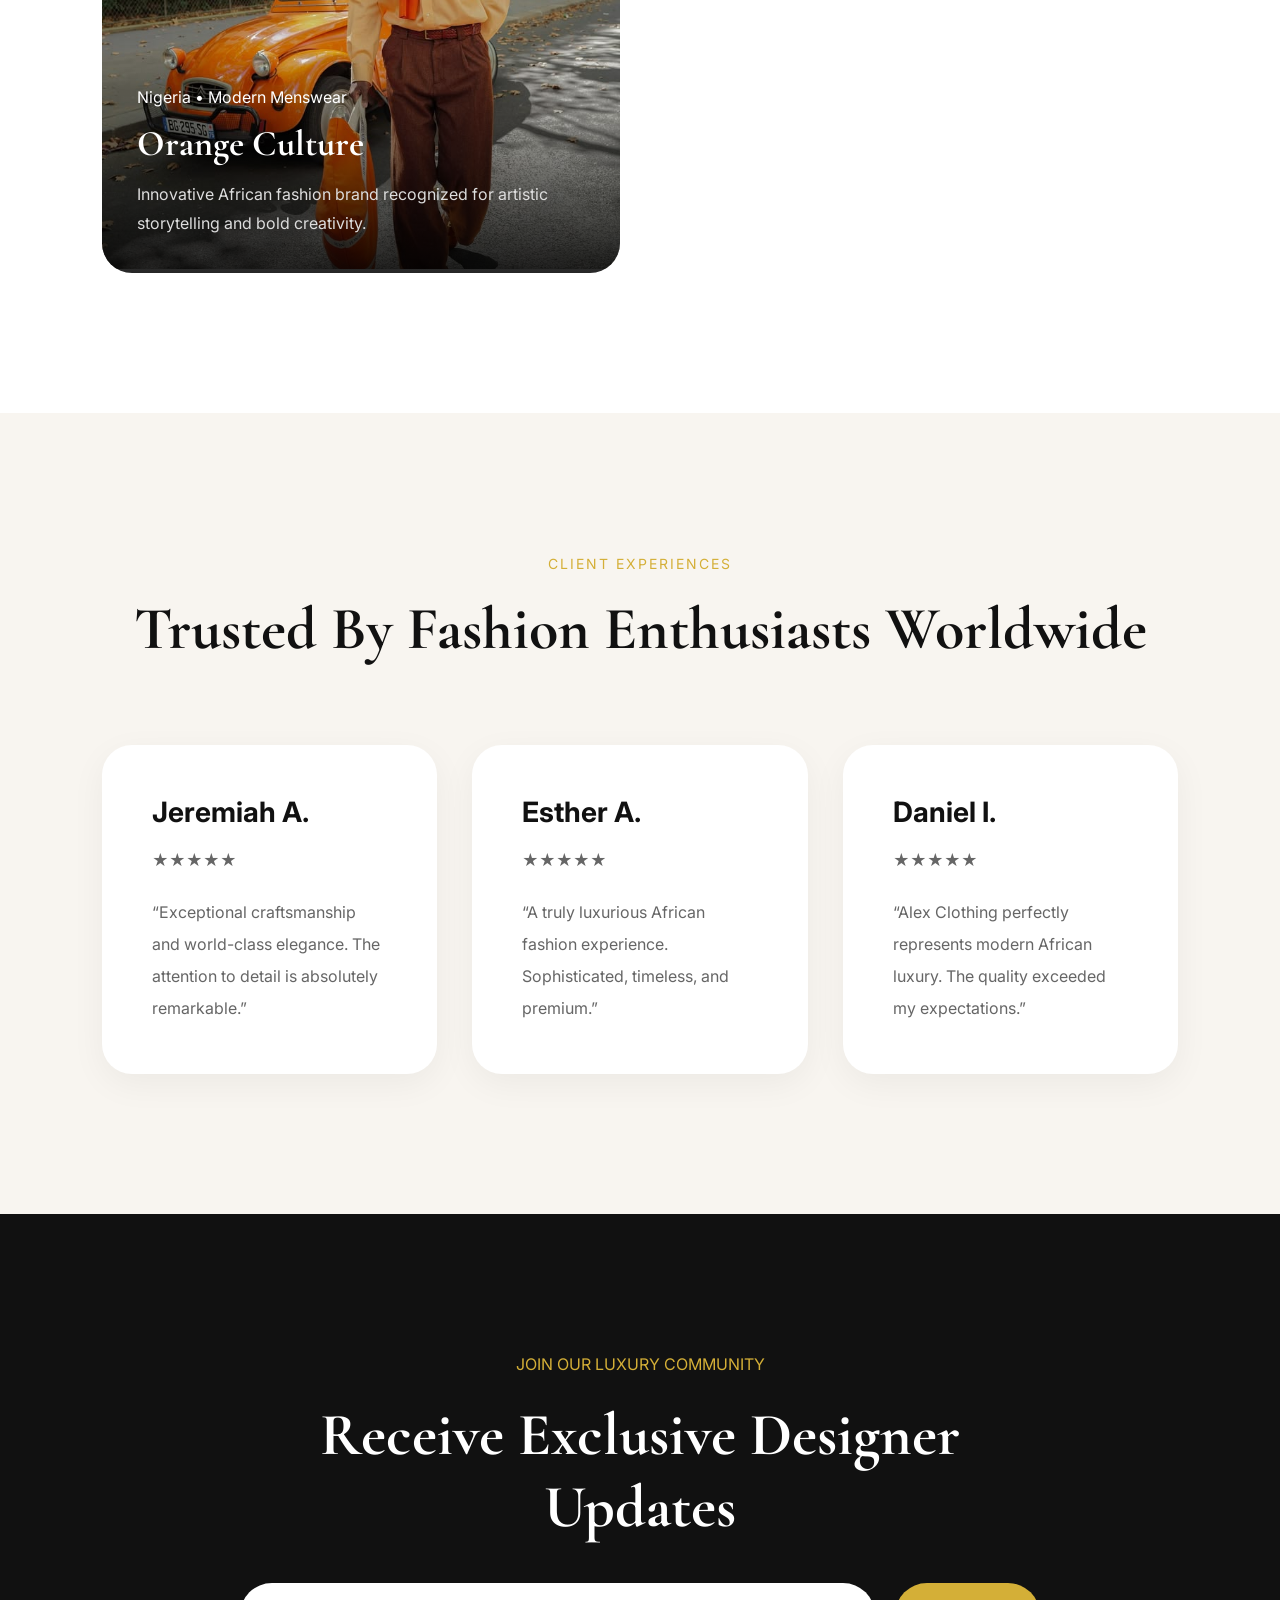
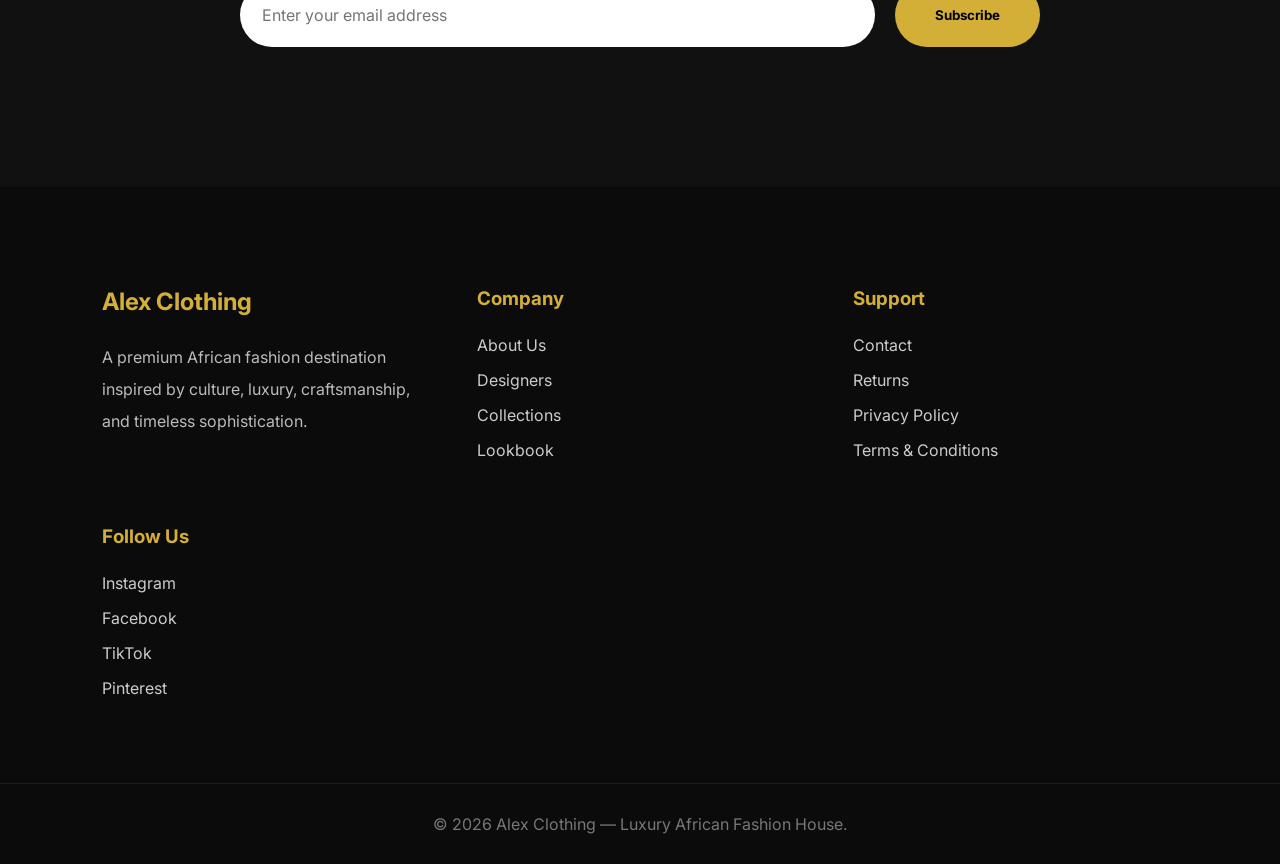
==== commit 84b4e39d: "Update index.html" ====
--- a/index.html
+++ b/index.html
@@ -302,7 +302,7 @@
 
                 <div class="product-image">
 
-                    <img src=picture/adire silk.jpg alt="img">
+                    <img src= "picture/adire  silk.jpg" alt="">
 
                 </div>
 
